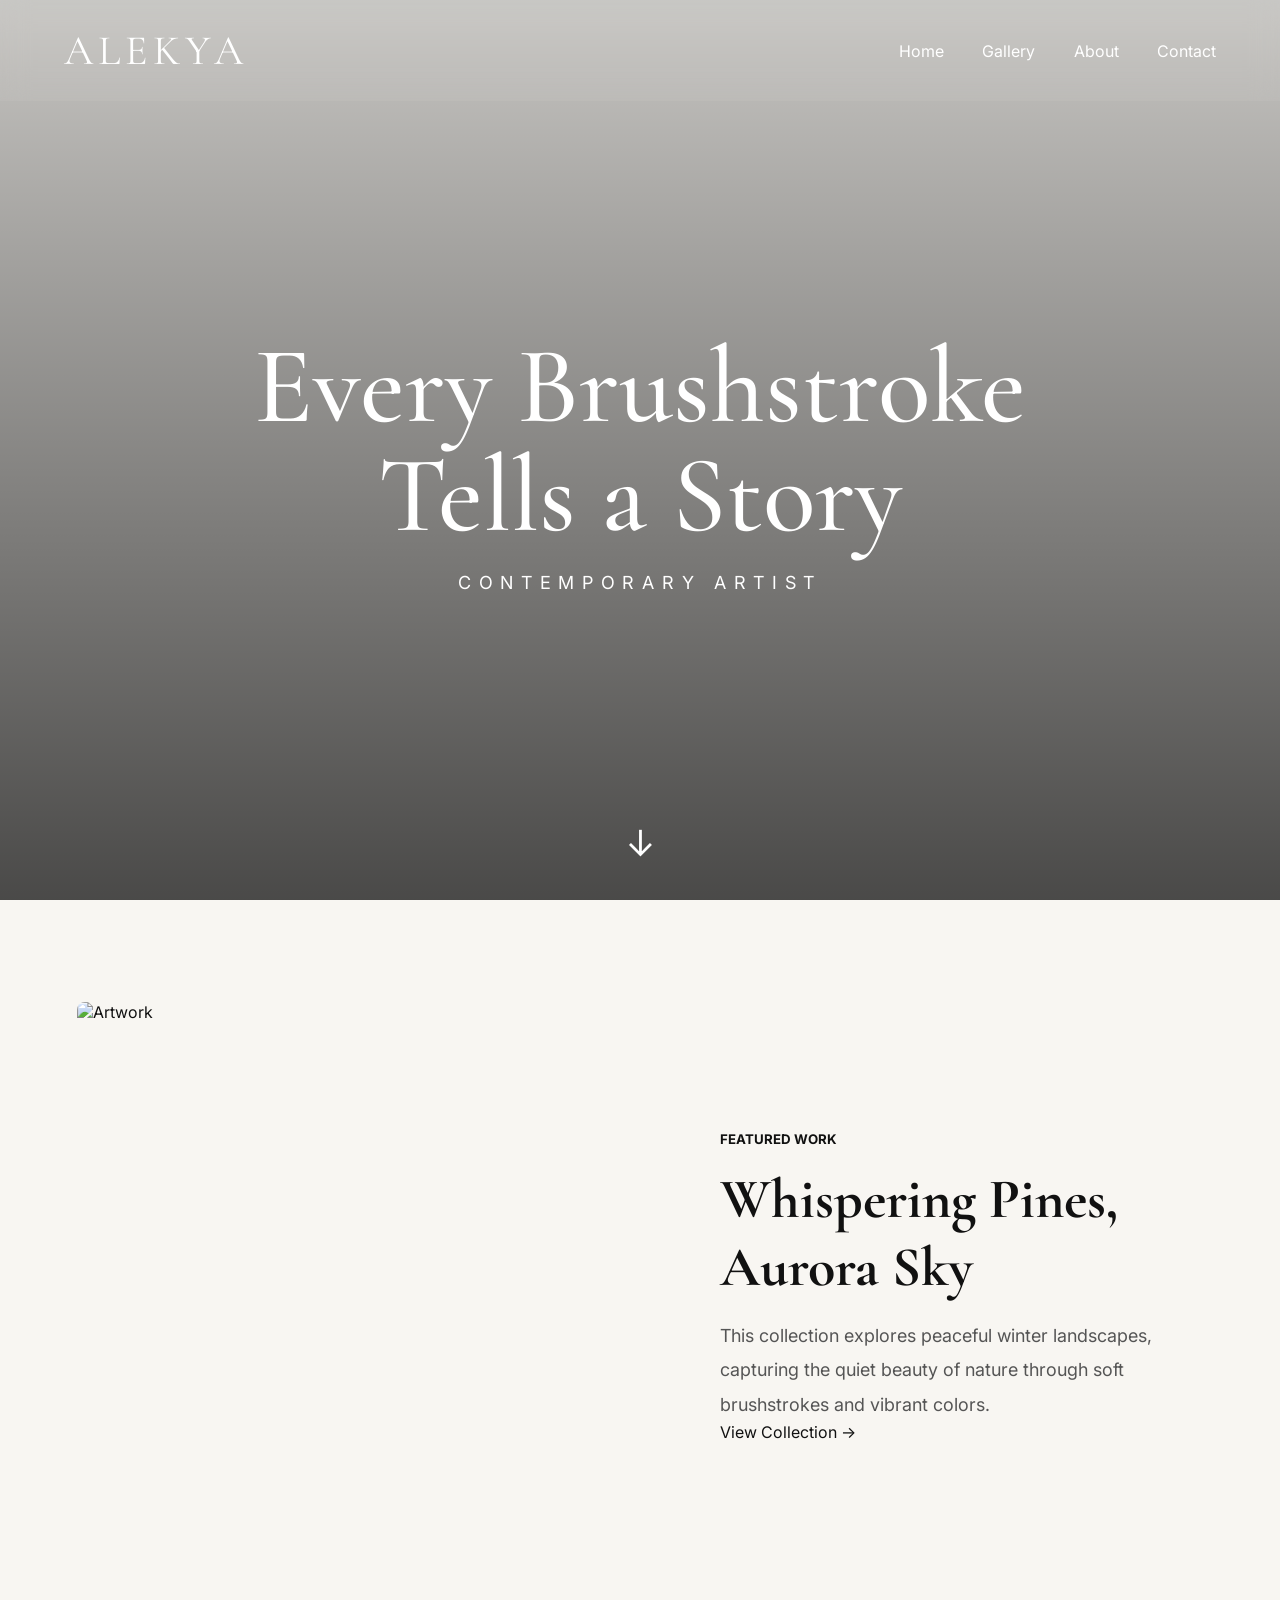
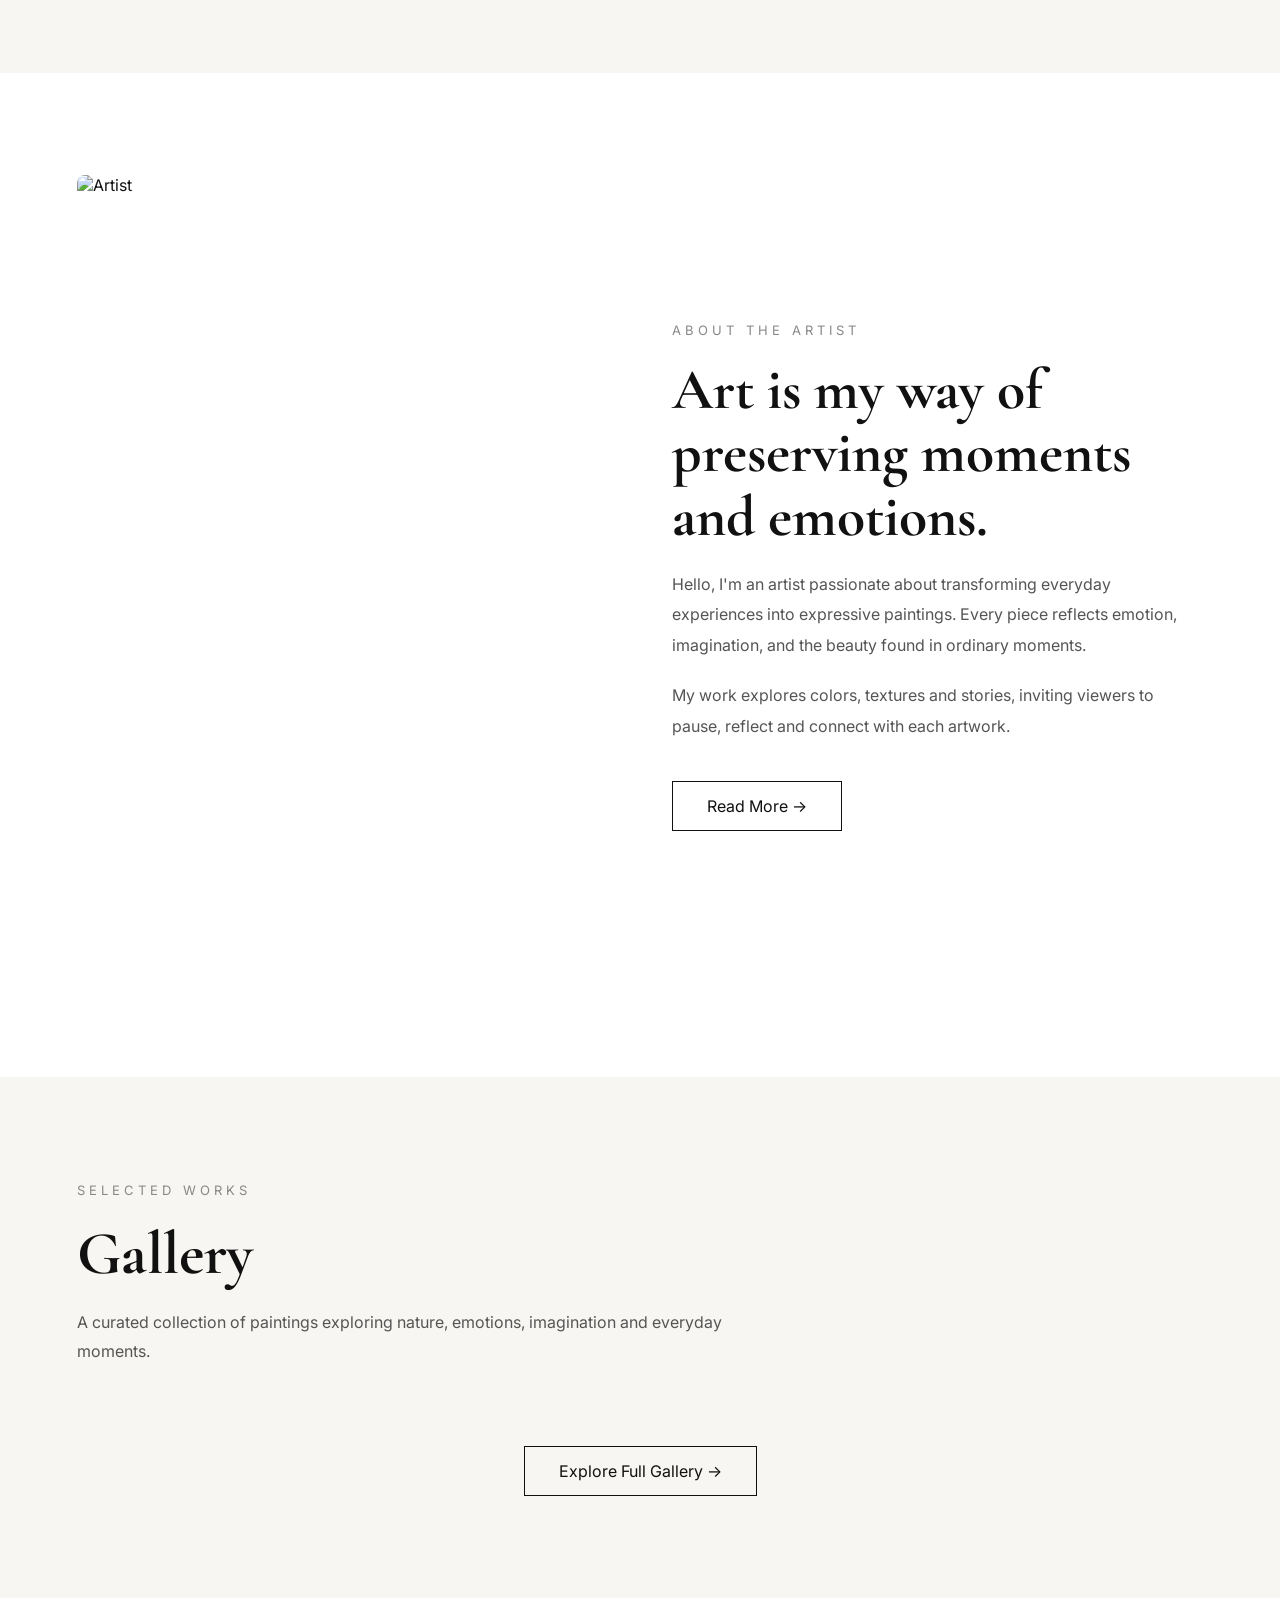
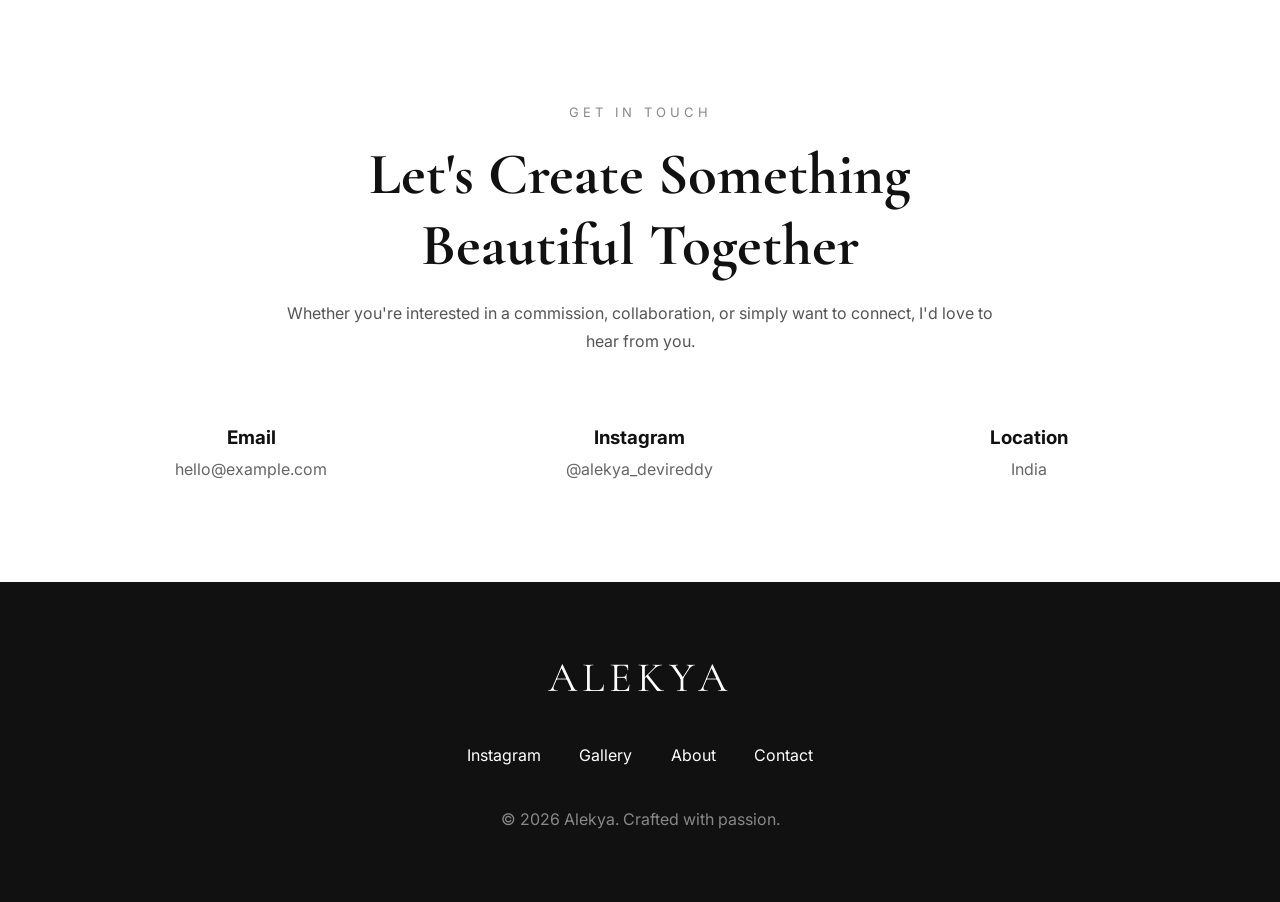
==== index.html @ de4b8f7d "Refresh cached styles and scripts for responsive layouts" ====
<!DOCTYPE html>
<html lang="en">

<head>

<meta charset="UTF-8">
<meta name="viewport" content="width=device-width, initial-scale=1.0, viewport-fit=cover">

<title>Alekya — Contemporary Artist</title>
<meta name="description" content="Alekya is a contemporary artist working in oil, acrylic, watercolor and mixed media, exploring nature, emotion and everyday moments.">
<meta property="og:title" content="Alekya — Contemporary Artist">
<meta property="og:description" content="Original paintings exploring nature, emotion and everyday moments.">
<meta property="og:type" content="website">
<meta property="og:image" content="pics/any.jpg">
<link rel="icon" href="favicon.svg" type="image/svg+xml">

<link rel="stylesheet" href="css/style.css?v=9147c008e146">

<link rel="preconnect" href="https://fonts.googleapis.com">
<link rel="preconnect" href="https://fonts.gstatic.com" crossorigin>

<link href="https://fonts.googleapis.com/css2?family=Inter:wght@300;400;500;600&family=Cormorant+Garamond:wght@400;500;600;700&display=swap" rel="stylesheet">

</head>

<body>

<div id="progress-bar"></div>
<header>

<div class="logo">

ALEKYA

</div>

<button type="button" class="nav-toggle" aria-controls="site-nav" aria-label="Toggle menu" aria-expanded="false">
<span></span><span></span><span></span>
</button>

<nav id="site-nav">

<a href="index.html">Home</a>
<a href="gallery.html">Gallery</a>
<a href="about.html">About</a>
<a href="contact.html">Contact</a>

</nav>

</header>

<section class="hero">

<div class="overlay"></div>

<div class="hero-text">

<h1>

Every Brushstroke
<br>
Tells a Story

</h1>

<p>

CONTEMPORARY ARTIST

</p>

</div>

<div class="scroll">

↓

</div>

</section>

<section class="featured">

<div class="featured-left">

<img src="images/art1.jpg" width="1600" height="1569" alt="Artwork">

</div>

<div class="featured-right">

<h5>FEATURED WORK</h5>

<h2>Whispering Pines, Aurora Sky</h2>

<p>

This collection explores peaceful winter landscapes,
capturing the quiet beauty of nature through soft
brushstrokes and vibrant colors.

</p>

<a href="gallery.html">

View Collection →

</a>

</div>

</section>

<section class="about">

    <div class="about-image">

        <img src="images/profile.jpg" width="815" height="1226" alt="Artist">

    </div>

    <div class="about-content">

        <span>ABOUT THE ARTIST</span>

        <h2>
            Art is my way of
            preserving moments
            and emotions.
        </h2>

        <p>

            Hello, I'm an artist passionate about transforming
            everyday experiences into expressive paintings.
            Every piece reflects emotion, imagination,
            and the beauty found in ordinary moments.

        </p>

        <p>

            My work explores colors, textures and stories,
            inviting viewers to pause, reflect and connect
            with each artwork.

        </p>

        <a href="about.html" class="about-btn">

            Read More →

        </a>

    </div>

</section>

<section class="gallery-preview">

    <div class="gallery-header">

        <span>SELECTED WORKS</span>

        <h2>Gallery</h2>

        <p>
            A curated collection of paintings exploring nature,
            emotions, imagination and everyday moments.
        </p>

    </div>



    <div class="gallery-button">

        <a href="./gallery.html">Explore Full Gallery →</a>

    </div>

</section>

<section class="contact">

    <div class="contact-title">

        <span>GET IN TOUCH</span>

        <h2>Let's Create Something Beautiful Together</h2>

        <p>

            Whether you're interested in a commission,
            collaboration, or simply want to connect,
            I'd love to hear from you.

        </p>

    </div>

    <div class="contact-grid">

        <div>

            <h3>Email</h3>

            <p>hello@example.com</p>

        </div>

        <div>

            <h3>Instagram</h3>

            <p>@alekya_devireddy</p>

        </div>

        <div>

            <h3>Location</h3>

            <p>India</p>

        </div>

    </div>

</section>

<footer>

    <div class="footer-logo">

        ALEKYA

    </div>

    <div class="footer-links">

        <a href="https://www.instagram.com/alekya_devireddy?igsh=eXptM24zYmY5MTI=" target="_blank" rel="noopener">Instagram</a>

        <a href="gallery.html">Gallery</a>

        <a href="about.html">About</a>

        <a href="contact.html">Contact</a>

    </div>

    <p>

        © 2026 Alekya.
        Crafted with passion.

    </p>

</footer>

<script src="js/script.js?v=9c91d0d08d55"></script>

</body>

</html>
---- css/style.css ----
/* ========= GLOBAL ========= */
*{margin:0;padding:0;box-sizing:border-box}
html{scroll-behavior:smooth;scroll-padding-top:100px}
:root{
--page-gutter:clamp(20px,6vw,96px);
--content-gutter:max(var(--page-gutter),env(safe-area-inset-left),env(safe-area-inset-right),calc((100% - 1440px)/2));
--section-space:clamp(56px,8vw,120px);
--header-gutter:max(clamp(20px,5vw,70px),env(safe-area-inset-left),env(safe-area-inset-right));
}
button,input,textarea{font:inherit}
button,a,input,textarea{-webkit-tap-highlight-color:transparent}
a:focus-visible,button:focus-visible{outline:2px solid currentColor;outline-offset:5px}
section>div,.contact-grid>div,.highlights .card{min-width:0}
h1,h2,h3,p{overflow-wrap:break-word}
body{
font-family:"Inter",sans-serif;
background:#f8f6f2;
color:#111;

}
img{max-width:100%;height:auto;display:block}
a{text-decoration:none;color:inherit}

/* ========= PROGRESS BAR ========= */
#progress-bar{
position:fixed;
top:0;left:0;
height:3px;
width:0%;
background:#111;
z-index:2000;
transition:.1s linear;
}

/* ========= HEADER ========= */
header{
position:fixed;
top:0;left:0;
width:100%;
display:flex;
justify-content:space-between;
align-items:center;
padding:25px var(--header-gutter);
padding-top:max(25px,env(safe-area-inset-top));
z-index:1000;
background:rgba(255,255,255,.05);
backdrop-filter:blur(14px);
transition:.4s;
}
header.scrolled{
background:rgba(20,20,20,.82);
padding:18px var(--header-gutter);
padding-top:max(18px,env(safe-area-inset-top));
}
.inner-page header{background:rgba(20,20,20,.94)}
.logo{
font-family:"Cormorant Garamond",serif;
font-size:42px;
letter-spacing:5px;
color:#fff;
}
nav{display:flex;align-items:center;gap:clamp(20px,3vw,42px)}
nav a{
color:#fff;
font-size:16px;
min-height:44px;
display:flex;
align-items:center;
transition:.3s;
}
nav a:hover{opacity:.7}

/* ========= HERO ========= */
.hero{
min-height:100vh;
min-height:100svh;
padding:120px 0 90px;
position:relative;
background:url("../pics/any.jpg") center/cover no-repeat;
display:flex;
justify-content:center;
align-items:center;

}
.overlay{
position:absolute;
inset:0;
background:linear-gradient(to top,rgba(0,0,0,.7),rgba(0,0,0,.2));
}
.hero-text{
position:relative;
z-index:2;
text-align:center;
color:#fff;
padding:20px;
}
.hero-text h1{
font-family:"Cormorant Garamond",serif;
font-size:clamp(2.25rem,8.5vw,8rem);
font-weight:500;
line-height:1;
}
.hero-text p{
margin-top:20px;
letter-spacing:clamp(2px,.6vw,8px);
font-size:clamp(14px,1.5vw,18px);
line-height:1.6;
}
.scroll{
position:absolute;
bottom:35px;
left:50%;
transform:translateX(-50%);
color:#fff;
font-size:36px;
animation:bounce 2s infinite;
z-index:2;
}
@keyframes bounce{
50%{transform:translate(-50%,10px)}
}

/* ========= COMMON ========= */
.btn,
.gallery-button a,
.about-btn{
display:inline-block;
padding:14px clamp(20px,3vw,34px);
min-height:44px;
max-width:100%;
border:1px solid #111;
transition:.35s;
margin-top:20px;
}
.btn:hover,
.gallery-button a:hover,
.about-btn:hover{
background:#111;
color:#fff;
transform:translateY(-3px);
}

/* ========= FEATURED ========= */
.featured{
display:grid;
grid-template-columns:minmax(0,1.2fr) minmax(0,1fr);
gap:clamp(32px,5vw,80px);
padding:var(--section-space) var(--content-gutter);
align-items:center;
background:#f8f6f2;
}
.featured img{
border-radius:8px;
transition:.5s;
}
.featured img:hover{transform:scale(1.03)}
.featured-right span{
letter-spacing:4px;
font-size:13px;
color:#777;
}
.featured-right h2{
font-family:"Cormorant Garamond",serif;
font-size:clamp(32px,4.5vw,56px);
margin:18px 0;
}
.featured-right p{
line-height:1.9;
color:#555;
font-size:clamp(16px,1.5vw,18px);
}

/* ========= ABOUT (homepage section) ========= */
.about{
display:grid;
grid-template-columns:repeat(2,minmax(0,1fr));
gap:clamp(32px,5vw,80px);
padding:var(--section-space) var(--content-gutter);
align-items:center;
background:#fff;
}
.about img{
border-radius:8px;
transition:.5s;
}
.about img:hover{transform:scale(1.03)}
.about-content span{
letter-spacing:4px;
font-size:13px;
color:#888;
}
.about-content h2{
font-family:"Cormorant Garamond",serif;
font-size:clamp(32px,4.5vw,58px);
margin:20px 0;
line-height:1.1;
}
.about-content p{
line-height:1.9;
color:#555;
margin-bottom:20px;
}

/* ========= GALLERY PREVIEW (homepage section) ========= */
.gallery-preview{
padding:var(--section-space) var(--content-gutter);
background:#f8f6f2;
}
.gallery-header{
max-width:650px;
margin-bottom:60px;
}
.gallery-header span{
letter-spacing:4px;
font-size:13px;
color:#888;
}
.gallery-header h2{
font-family:"Cormorant Garamond",serif;
font-size:clamp(32px,4.75vw,62px);
margin:18px 0;
}
.gallery-header p{
line-height:1.8;
color:#555;
}
.gallery-grid{
display:grid;
grid-template-columns:repeat(3,minmax(0,1fr));
gap:22px;
}
.item{
overflow:hidden;
border-radius:8px;
position:relative;
}
.item img{
width:100%;
height:100%;
object-fit:cover;
transition:.6s;
}
.item:hover img{
transform:scale(1.08);
}
.item::after{
content:"View";
position:absolute;
inset:0;
display:flex;
justify-content:center;
align-items:center;
background:rgba(0,0,0,.35);
color:#fff;
opacity:0;
transition:.4s;
letter-spacing:3px;
}
.item:hover::after{
opacity:1;
}
.large{grid-row:span 2}
.wide{grid-column:span 2}
.gallery-button{
text-align:center;
margin-top:60px;
}

/* ========= CONTACT (homepage section) ========= */
.contact{
padding:var(--section-space) var(--content-gutter);
background:#fff;
text-align:center;
}
.contact-title{
max-width:720px;
margin:auto;
}
.contact-title span{
letter-spacing:4px;
font-size:13px;
color:#888;
}
.contact-title h2{
font-family:"Cormorant Garamond",serif;
font-size:clamp(32px,4.6vw,60px);
margin:18px 0;
}
.contact-title p{
color:#555;
line-height:1.8;
}
.contact-grid{
display:grid;
grid-template-columns:repeat(3,minmax(0,1fr));
gap:40px;
margin-top:70px;
}
.contact-grid h3{margin-bottom:10px}
.contact-grid p{color:#666;overflow-wrap:anywhere}

/* ========= FOOTER ========= */
footer{
background:#111;
color:#fff;
padding:clamp(48px,6vw,70px) var(--content-gutter);
text-align:center;
}
.footer-logo{
font-family:"Cormorant Garamond",serif;
font-size:42px;
letter-spacing:5px;
margin-bottom:30px;
}
.footer-links{
display:flex;
justify-content:center;
gap:clamp(12px,3vw,40px);
flex-wrap:wrap;
margin-bottom:30px;
}
.footer-links a{min-height:44px;display:inline-flex;align-items:center}
footer p{color:#888;line-height:1.6}

/* ========= SCROLL-IN ANIMATIONS ========= */
.hidden{
opacity:0;
transform:translateY(60px);
transition:1s;
}
.show{
opacity:1;
transform:translateY(0);
}

/* ========= GALLERY PAGE ========= */
.page-hero,
.gallery-hero{
padding:clamp(130px,14vw,180px) var(--content-gutter) clamp(40px,5vw,70px);
text-align:center;
}
.page-hero h1,
.gallery-hero h1{
font-family:"Cormorant Garamond",serif;
font-size:clamp(44px,8.5vw,110px);
font-weight:500;
margin-bottom:15px;
}
.page-hero p,
.gallery-hero p{
max-width:650px;
margin:auto;
font-size:clamp(16px,1.5vw,19px);
line-height:1.8;
color:#666;
}

.gallery-filter{
display:flex;
justify-content:center;
gap:clamp(8px,1.5vw,20px);
margin:0 0 clamp(32px,5vw,60px);
padding:0 var(--content-gutter);
flex-wrap:wrap;
}
.gallery-filter button{
padding:12px clamp(16px,2vw,26px);
min-height:44px;
background:white;
border:1px solid #ddd;
border-radius:30px;
cursor:pointer;
transition:.3s;
font-size:15px;
}
.gallery-filter button:hover{
background:#111;
color:white;
}
.gallery-filter .active{
background:#111;
color:white;
}

#gallery-grid{
columns:3;
column-gap:clamp(20px,3vw,35px);
padding:0 var(--content-gutter) var(--section-space);
}

.art-card{
display:inline-block;
width:100%;
margin-bottom:clamp(20px,3vw,35px);
position:relative;
overflow:hidden;
border-radius:18px;
cursor:pointer;
break-inside:avoid;
background:white;
transition:.4s;
animation:fadeUp .8s ease both;
}
@keyframes fadeUp{
from{
opacity:0;
transform:translateY(50px);
}
to{
opacity:1;
transform:translateY(0);
}
}
.art-card:hover{
transform:translateY(-8px);
box-shadow:0 20px 45px rgba(0,0,0,.15);
}
.art-card img{
width:100%;
display:block;
transition:.6s;
}
.art-card:hover img{
transform:scale(1.08);
}
.art-info{
position:absolute;
left:0;
bottom:0;
width:100%;
padding:clamp(20px,3vw,35px);
background:linear-gradient(to top,
    rgba(0,0,0,.85),
    rgba(0,0,0,.05));
color:white;
opacity:0;
transition:.45s;
}
.art-card:hover .art-info,
.art-card:focus-within .art-info{
opacity:1;
}
.art-info h3{
font-family:"Cormorant Garamond",serif;
font-size:clamp(24px,2.5vw,36px);
line-height:1.15;
margin-bottom:10px;
font-weight:500;
}
.art-info span{
font-size:12px;
text-transform:uppercase;
letter-spacing:3px;
color:#999;
}
.art-info p{
font-size:16px;
opacity:.9;
line-height:1.7;
}
.view-btn{
display:inline-block;
margin-top:18px;
color:inherit;
font-size:15px;
letter-spacing:1px;
background:none;
border:none;
padding:8px 0;
min-height:44px;
cursor:pointer;
}

/* ========= LIGHTBOX ========= */
#lightbox{
display:none;
position:fixed;
inset:0;
z-index:3000;
background:rgba(0,0,0,.92);
grid-template-columns:44px minmax(0,1fr) 44px;
gap:clamp(8px,2vw,24px);
align-items:center;
padding:72px max(clamp(12px,3vw,40px),env(safe-area-inset-left),env(safe-area-inset-right)) max(24px,env(safe-area-inset-bottom));
padding-top:max(72px,calc(env(safe-area-inset-top) + 56px));
overflow-y:auto;
overscroll-behavior:contain;
}
.lightbox-view{
min-width:0;
display:flex;
flex-direction:column;
align-items:center;
justify-content:center;
gap:18px;
}
#lightbox img{
max-width:100%;
max-height:calc(100vh - 220px);
max-height:calc(100svh - 220px);
width:auto;
height:auto;
object-fit:contain;
border-radius:6px;
box-shadow:0 20px 60px rgba(0,0,0,.5);
}
#close,#prev,#next{
width:44px;
height:44px;
background:rgba(255,255,255,.08);
border:none;
border-radius:50%;
color:white;
cursor:pointer;
line-height:1;
display:flex;
align-items:center;
justify-content:center;
transition:.3s;
}
#close{
position:absolute;
top:max(16px,env(safe-area-inset-top));
right:max(16px,env(safe-area-inset-right));
font-size:34px;
}
#prev,#next{font-size:28px}
#close:hover,#prev:hover,#next:hover{background:rgba(255,255,255,.2)}
.lightbox-info{
text-align:center;
color:white;
width:100%;
max-width:60ch;
overflow-wrap:anywhere;
}
.lightbox-info h2{
font-family:"Cormorant Garamond",serif;
font-size:clamp(22px,3vw,42px);
line-height:1.15;
font-weight:500;
margin-bottom:8px;
}
.lightbox-info p{font-size:clamp(14px,1.5vw,17px);line-height:1.6;opacity:.85}

/* ========= MOBILE NAV TOGGLE ========= */
.nav-toggle{
display:none;
flex-direction:column;
justify-content:center;
align-items:center;
gap:5px;
width:44px;
height:44px;
flex-shrink:0;
background:none;
border:none;
cursor:pointer;
padding:10px;
z-index:1001;
color:#fff;
}
.nav-toggle span{display:block;width:24px;height:2px;background:currentColor;transition:.3s}
header.nav-open .nav-toggle span:nth-child(1){transform:translateY(7px) rotate(45deg)}
header.nav-open .nav-toggle span:nth-child(2){opacity:0}
header.nav-open .nav-toggle span:nth-child(3){transform:translateY(-7px) rotate(-45deg)}

/* ========= ABOUT PAGE ========= */
.story{
display:grid;
grid-template-columns:repeat(2,minmax(0,1fr));
gap:clamp(32px,5vw,80px);
padding:20px var(--content-gutter) var(--section-space);
align-items:center;
background:#fff;
}
.story img{
border-radius:8px;
transition:.5s;
}
.story img:hover{transform:scale(1.03)}
.story-content span{
letter-spacing:4px;
font-size:13px;
color:#888;
}
.story-content h2{
font-family:"Cormorant Garamond",serif;
font-size:clamp(32px,3.6vw,48px);
margin:18px 0;
line-height:1.15;
}
.story-content p{
line-height:1.9;
color:#555;
margin-bottom:18px;
}

.highlights{
padding:0 var(--content-gutter) var(--section-space);
background:#fff;
display:grid;
grid-template-columns:repeat(3,minmax(0,1fr));
gap:40px;
}
.highlights .card{
padding:clamp(24px,3vw,44px) clamp(20px,2.5vw,32px);
background:#f8f6f2;
border-radius:10px;
text-align:center;
}
.highlights .card span{
font-size:12px;
letter-spacing:3px;
color:#999;
}
.highlights .card h3{
font-family:"Cormorant Garamond",serif;
font-size:30px;
margin:14px 0 12px;
}
.highlights .card p{
color:#555;
line-height:1.75;
font-size:15px;
}

.studio{
padding:0 var(--content-gutter) var(--section-space);
background:#fff;
text-align:center;
}
.studio-header{
max-width:600px;
margin:0 auto 50px;
}
.studio-header span{
letter-spacing:4px;
font-size:13px;
color:#888;
}
.studio-header h2{
font-family:"Cormorant Garamond",serif;
font-size:clamp(32px,4vw,52px);
margin:16px 0 0;
}
.studio-grid{
display:grid;
grid-template-columns:repeat(2,minmax(0,1fr));
gap:30px;
}
.studio-grid>img:only-child{grid-column:1/-1;max-width:900px;justify-self:center}
.studio-grid img{
width:100%;
height:clamp(240px,36vw,420px);
object-fit:cover;
border-radius:10px;
transition:.5s;
}
.studio-grid img:hover{transform:scale(1.02)}

.page-cta{
padding:var(--section-space) var(--content-gutter);
text-align:center;
background:#f8f6f2;
}
.page-cta h2{
font-family:"Cormorant Garamond",serif;
font-size:clamp(30px,3.8vw,46px);
margin-bottom:24px;
}

/* ========= CONTACT PAGE ========= */
.contact-page-grid{
display:grid;
grid-template-columns:repeat(2,minmax(0,1fr));
gap:clamp(32px,6vw,90px);
padding:20px var(--content-gutter) var(--section-space);
background:#fff;
align-items:start;
}
.contact-page-grid .contact-grid{
grid-template-columns:1fr;
gap:30px;
margin-top:10px;
}
.contact-form label{
display:block;
font-size:13px;
letter-spacing:2px;
color:#888;
margin-bottom:8px;
margin-top:22px;
}
.contact-form label:first-of-type{margin-top:0}
.contact-form input,
.contact-form textarea{
width:100%;
border:none;
border-bottom:1px solid #ddd;
background:transparent;
padding:12px 4px;
font-family:"Inter",sans-serif;
font-size:16px;
color:#111;
transition:.3s;
}
.contact-form input:focus,
.contact-form textarea:focus{
outline:none;
border-bottom-color:#111;
box-shadow:0 1px 0 0 #111;
}
.contact-form input:focus-visible,
.contact-form textarea:focus-visible{
outline:2px solid #111;
outline-offset:4px;
}
.contact-form textarea{resize:vertical;min-height:120px}
.contact-form button{
margin-top:32px;
font-family:"Inter",sans-serif;
font-size:15px;
background:#111;
color:#fff;
cursor:pointer;
}
.contact-form button:hover{
background:#333;
transform:translateY(-3px);
}
.form-note{
margin-top:16px;
font-size:13px;
color:#888;
line-height:1.6;
}
.form-status{
margin-top:16px;
font-size:14px;
display:none;
}
.form-status.show{display:block}

/* ========= 404 PAGE ========= */
.error-page{
min-height:100vh;
display:flex;
flex-direction:column;
align-items:center;
justify-content:center;
text-align:center;
padding:140px var(--content-gutter) var(--section-space);
}
.error-page span{
font-family:"Cormorant Garamond",serif;
font-size:140px;
line-height:1;
color:#111;
}
.error-page h1{
font-family:"Cormorant Garamond",serif;
font-size:40px;
margin:10px 0 16px;
}
.error-page p{
color:#666;
max-width:480px;
margin-bottom:10px;
line-height:1.8;
}

/* ========= RESPONSIVE LAYOUT ========= */
@media(max-width:1100px){
#gallery-grid{columns:2}
.highlights{gap:24px}
}

@media(max-width:900px){
header,header.scrolled{
padding:12px var(--header-gutter);
padding-top:max(12px,env(safe-area-inset-top));
background:rgba(20,20,20,.94);
}
.logo{font-size:30px;letter-spacing:4px}
.nav-toggle{display:flex}
header nav{
position:absolute;
top:100%;
left:0;
width:100%;
flex-direction:column;
align-items:stretch;
gap:0;
background:rgba(15,15,15,.98);
max-height:0;
overflow:hidden;
visibility:hidden;
pointer-events:none;
transition:max-height .3s ease,visibility .3s;
}
header.nav-open nav{
max-height:calc(100vh - 80px);
max-height:calc(100dvh - 80px - env(safe-area-inset-top));
overflow-y:auto;
overscroll-behavior:contain;
visibility:visible;
pointer-events:auto;
}
nav a{padding:16px var(--header-gutter);border-top:1px solid rgba(255,255,255,.08)}
.featured,.about,.story,.contact-page-grid{grid-template-columns:minmax(0,1fr);gap:36px}
.featured img,.about img,.story img{width:100%;max-width:700px;margin-inline:auto}
.featured-right,.about-content{text-align:center}
.highlights{grid-template-columns:minmax(0,1fr)}
.contact-page-grid{gap:40px}
.contact-page-grid .contact-grid{text-align:left}
}

@media(max-width:600px){
.hero-text{padding:20px var(--content-gutter)}
.hero-text h1{font-size:clamp(36px,9vw,54px);line-height:1.05}
.hero-text p{letter-spacing:2px}
.gallery-grid{grid-template-columns:minmax(0,1fr)}
.wide{grid-column:span 1}
#gallery-grid{columns:1}
.contact-grid,.studio-grid{grid-template-columns:minmax(0,1fr);gap:28px}
.contact-grid{margin-top:40px}
.gallery-header{margin-bottom:32px}
.gallery-button{margin-top:32px}
.footer-links{gap:8px 24px}
.error-page span{font-size:90px}
.error-page h1{font-size:32px}
#lightbox{grid-template-columns:minmax(0,1fr) 44px 44px;gap:12px;align-content:center}
.lightbox-view{grid-column:1/-1;grid-row:1}
#prev{grid-column:2;grid-row:2}
#next{grid-column:3;grid-row:2}
#lightbox img{max-height:calc(100vh - 260px);max-height:calc(100svh - 260px)}
}

/* Touch screens expose the captions without relying on a hover gesture. */
@media(hover:none),(pointer:coarse),(max-width:600px){
.art-info{position:static;opacity:1;background:none;color:#111;padding:18px 20px}
.art-info h3{font-size:26px}
.art-info p{font-size:15px;color:#555}
.art-card:hover,.art-card:hover img{transform:none}
}

@media(max-height:500px) and (min-width:601px){
#lightbox{padding-top:60px;padding-bottom:16px}
#lightbox img{max-height:calc(100vh - 160px);max-height:calc(100svh - 160px)}
.lightbox-view{gap:10px}
.lightbox-info h2{font-size:22px}
.lightbox-info p{font-size:14px}
}

/* ========= REDUCED MOTION ========= */
@media(prefers-reduced-motion:reduce){
*,*::before,*::after{
animation-duration:.001ms!important;
animation-iteration-count:1!important;
transition-duration:.001ms!important;
scroll-behavior:auto!important;
}
.hidden{opacity:1;transform:none}
}
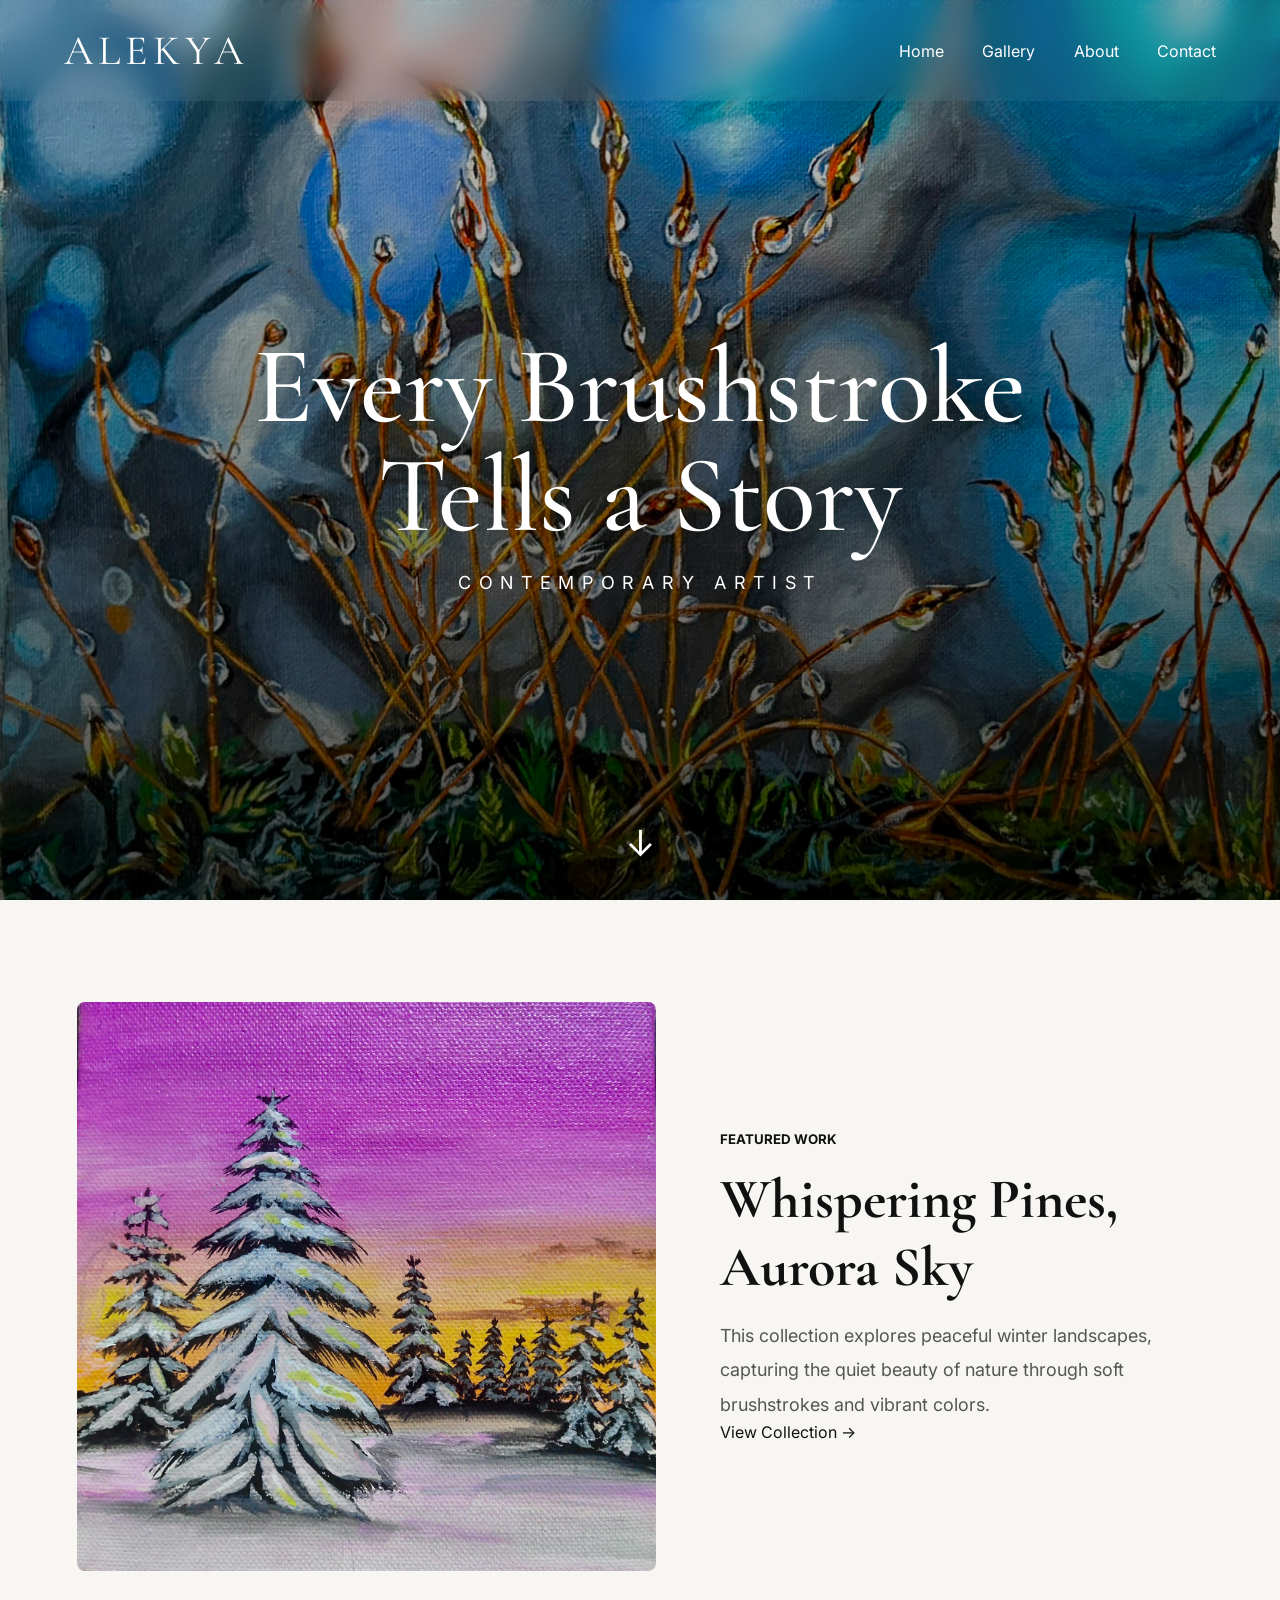
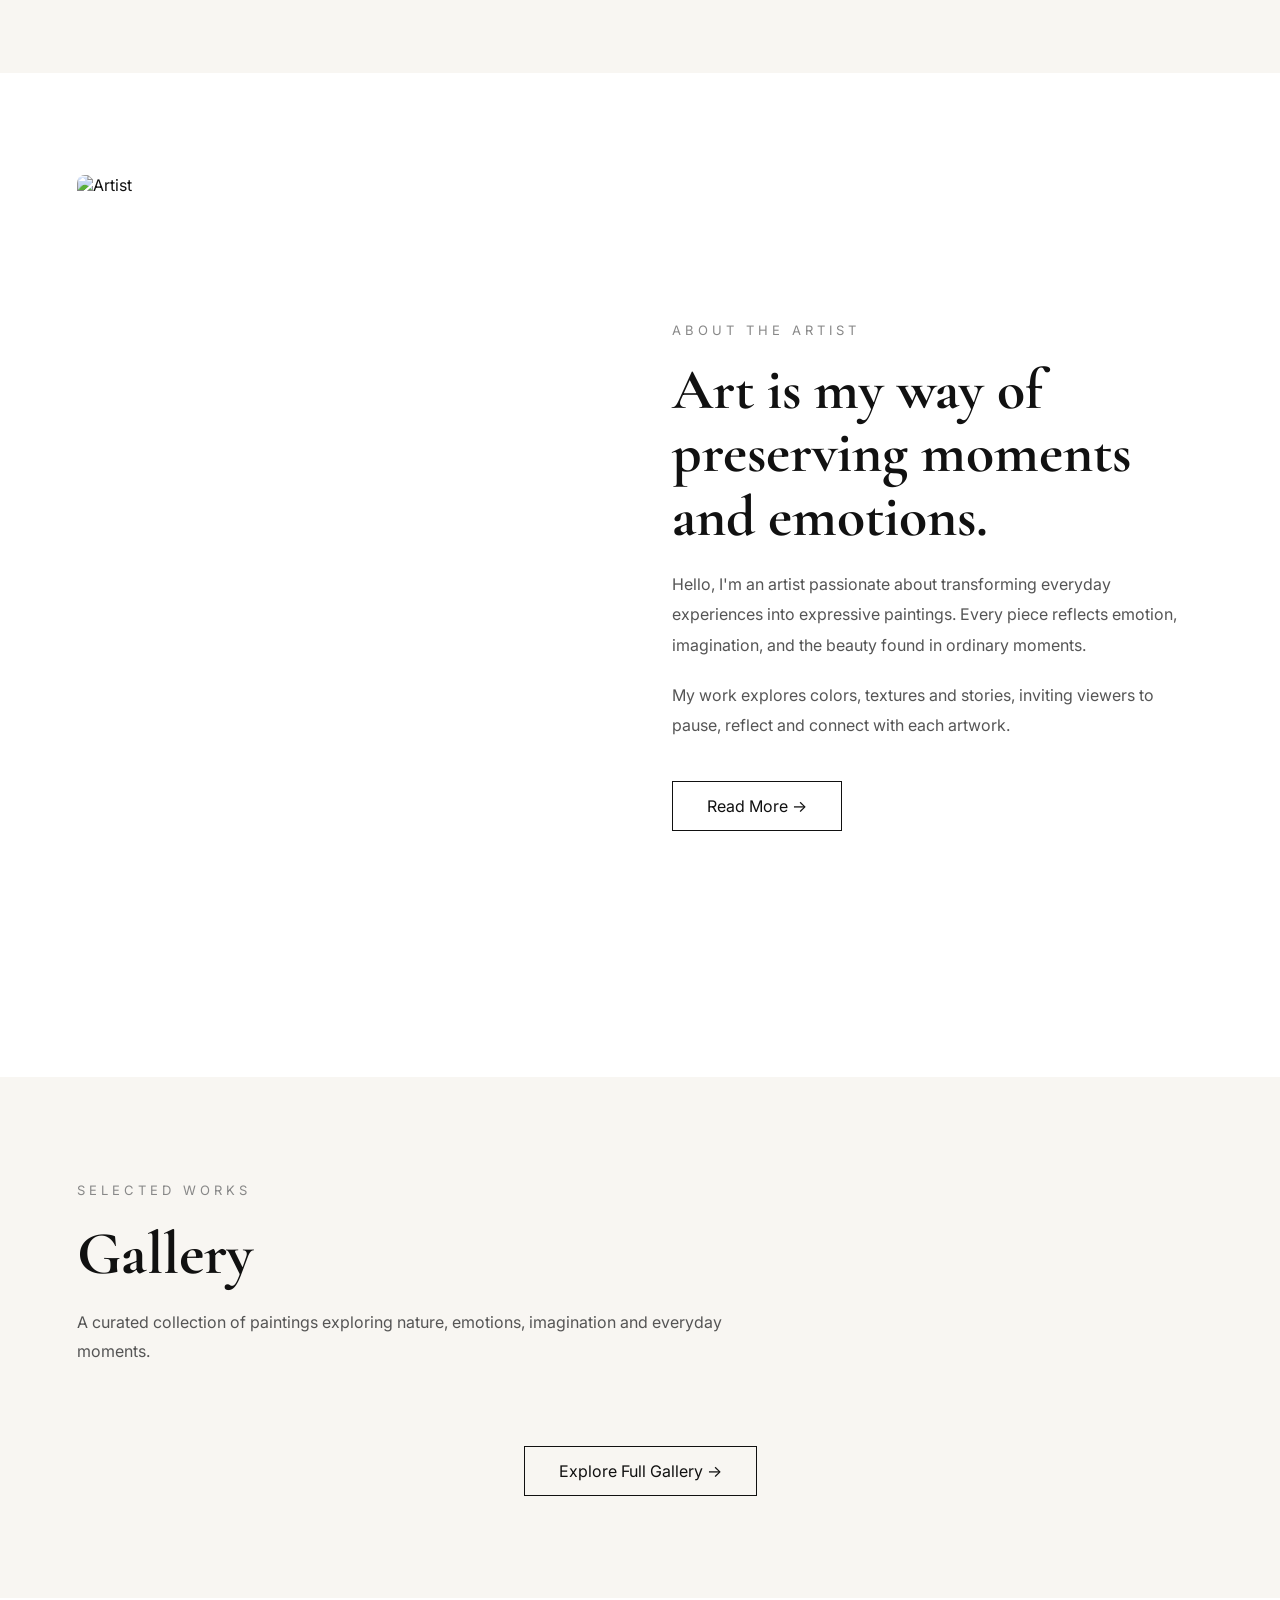
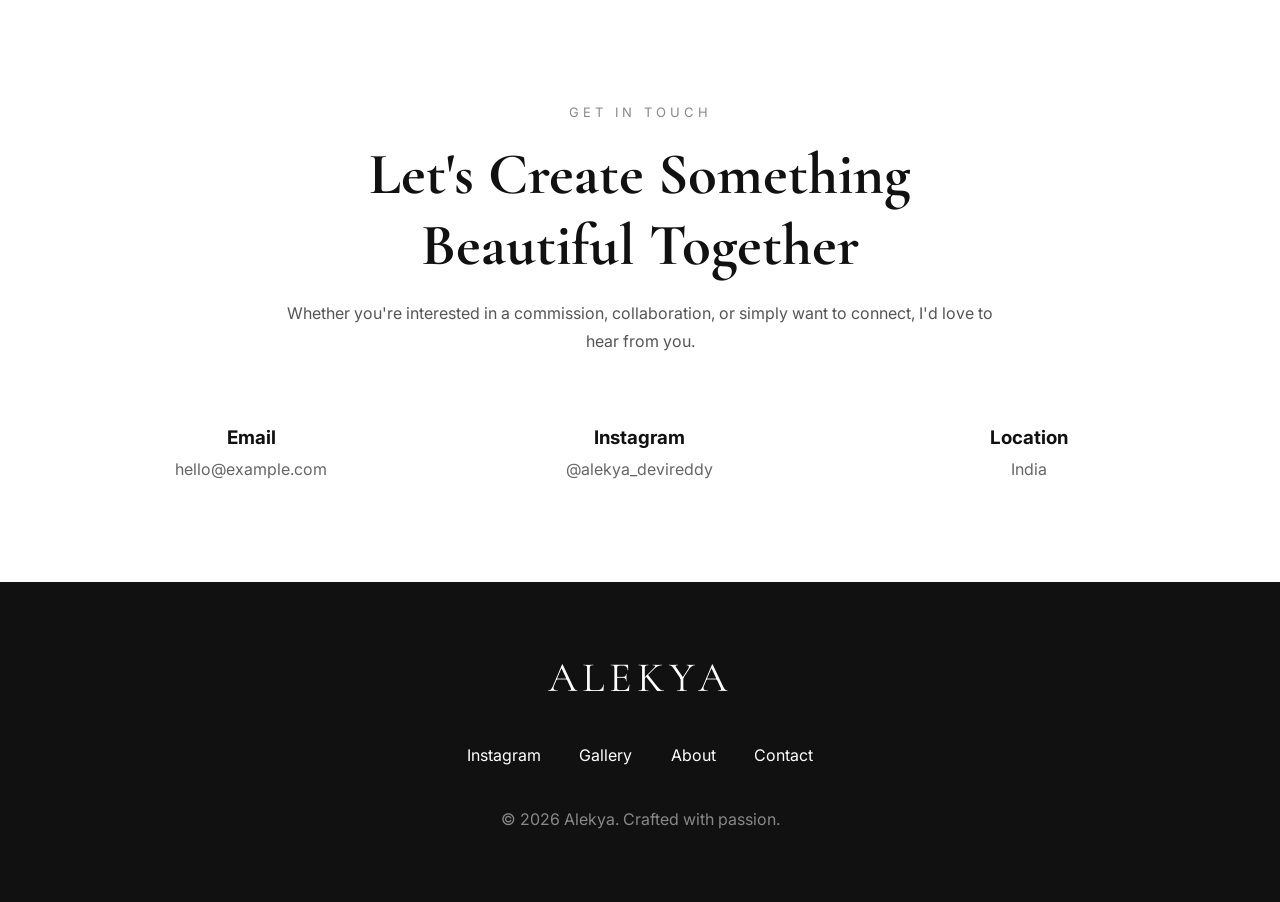
==== commit fb408405: "Clean and straighten artwork photos with a polished gallery presentation" ====
--- a/index.html
+++ b/index.html
@@ -11,10 +11,10 @@
 <meta property="og:title" content="Alekya — Contemporary Artist">
 <meta property="og:description" content="Original paintings exploring nature, emotion and everyday moments.">
 <meta property="og:type" content="website">
-<meta property="og:image" content="pics/any.jpg">
+<meta property="og:image" content="images/clean/any.jpg">
 <link rel="icon" href="favicon.svg" type="image/svg+xml">
 
-<link rel="stylesheet" href="css/style.css?v=9147c008e146">
+<link rel="stylesheet" href="css/style.css?v=c9de9740a5f9">
 
 <link rel="preconnect" href="https://fonts.googleapis.com">
 <link rel="preconnect" href="https://fonts.gstatic.com" crossorigin>
@@ -83,7 +83,7 @@
 
 <div class="featured-left">
 
-<img src="images/art1.jpg" width="1600" height="1569" alt="Artwork">
+<img src="images/clean/art05.jpg" width="1589" height="1558" alt="Whispering Pines, Aurora Sky">
 
 </div>
 
--- a/css/style.css
+++ b/css/style.css
@@ -76,7 +76,7 @@
 min-height:100svh;
 padding:120px 0 90px;
 position:relative;
-background:url("../pics/any.jpg") center/cover no-repeat;
+background:url("../images/clean/any.jpg") center/cover no-repeat;
 display:flex;
 justify-content:center;
 align-items:center;
@@ -236,8 +236,8 @@
 }
 .item img{
 width:100%;
-height:100%;
-object-fit:cover;
+height:auto;
+object-fit:contain;
 transition:.6s;
 }
 .item:hover img{
@@ -394,11 +394,13 @@
 margin-bottom:clamp(20px,3vw,35px);
 position:relative;
 overflow:hidden;
-border-radius:18px;
+border-radius:4px;
+border:1px solid #e5e0d8;
+padding:clamp(12px,1.2vw,18px);
 cursor:pointer;
 break-inside:avoid;
 background:white;
-transition:.4s;
+transition:transform .3s,box-shadow .3s;
 animation:fadeUp .8s ease both;
 }
 @keyframes fadeUp{
@@ -412,37 +414,24 @@
 }
 }
 .art-card:hover{
-transform:translateY(-8px);
-box-shadow:0 20px 45px rgba(0,0,0,.15);
+transform:translateY(-4px);
+box-shadow:0 14px 35px rgba(0,0,0,.1);
 }
 .art-card img{
 width:100%;
+height:auto;
+object-fit:contain;
 display:block;
-transition:.6s;
-}
-.art-card:hover img{
-transform:scale(1.08);
 }
 .art-info{
-position:absolute;
-left:0;
-bottom:0;
+position:static;
 width:100%;
-padding:clamp(20px,3vw,35px);
-background:linear-gradient(to top,
-    rgba(0,0,0,.85),
-    rgba(0,0,0,.05));
-color:white;
-opacity:0;
-transition:.45s;
-}
-.art-card:hover .art-info,
-.art-card:focus-within .art-info{
-opacity:1;
+padding:22px 8px 8px;
+color:#111;
 }
 .art-info h3{
 font-family:"Cormorant Garamond",serif;
-font-size:clamp(24px,2.5vw,36px);
+font-size:clamp(24px,2.3vw,32px);
 line-height:1.15;
 margin-bottom:10px;
 font-weight:500;
@@ -454,8 +443,8 @@
 color:#999;
 }
 .art-info p{
-font-size:16px;
-opacity:.9;
+font-size:15px;
+color:#555;
 line-height:1.7;
 }
 .view-btn{
@@ -651,8 +640,8 @@
 .studio-grid>img:only-child{grid-column:1/-1;max-width:900px;justify-self:center}
 .studio-grid img{
 width:100%;
-height:clamp(240px,36vw,420px);
-object-fit:cover;
+height:auto;
+object-fit:contain;
 border-radius:10px;
 transition:.5s;
 }
@@ -836,12 +825,10 @@
 #lightbox img{max-height:calc(100vh - 260px);max-height:calc(100svh - 260px)}
 }
 
-/* Touch screens expose the captions without relying on a hover gesture. */
+/* Keep gallery interactions steady on touch screens. */
 @media(hover:none),(pointer:coarse),(max-width:600px){
-.art-info{position:static;opacity:1;background:none;color:#111;padding:18px 20px}
 .art-info h3{font-size:26px}
-.art-info p{font-size:15px;color:#555}
-.art-card:hover,.art-card:hover img{transform:none}
+.art-card:hover{transform:none}
 }
 
 @media(max-height:500px) and (min-width:601px){
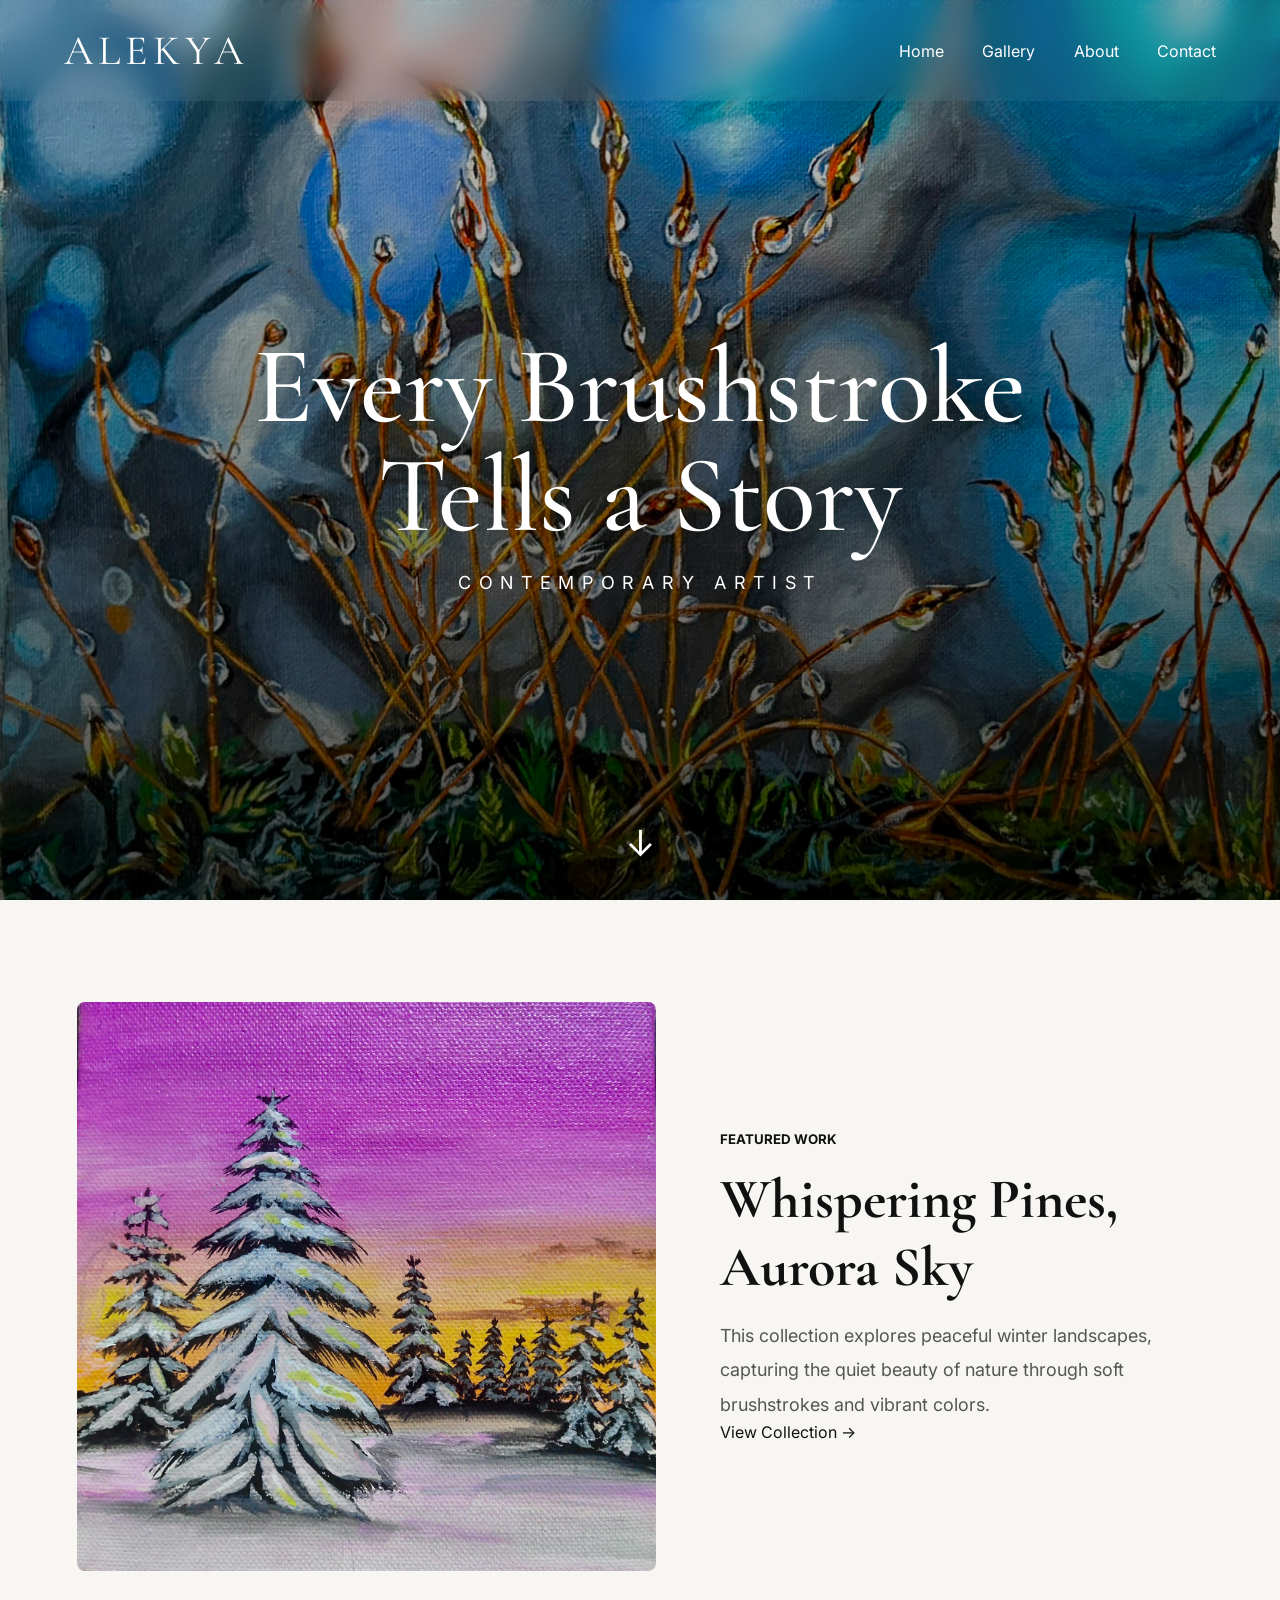
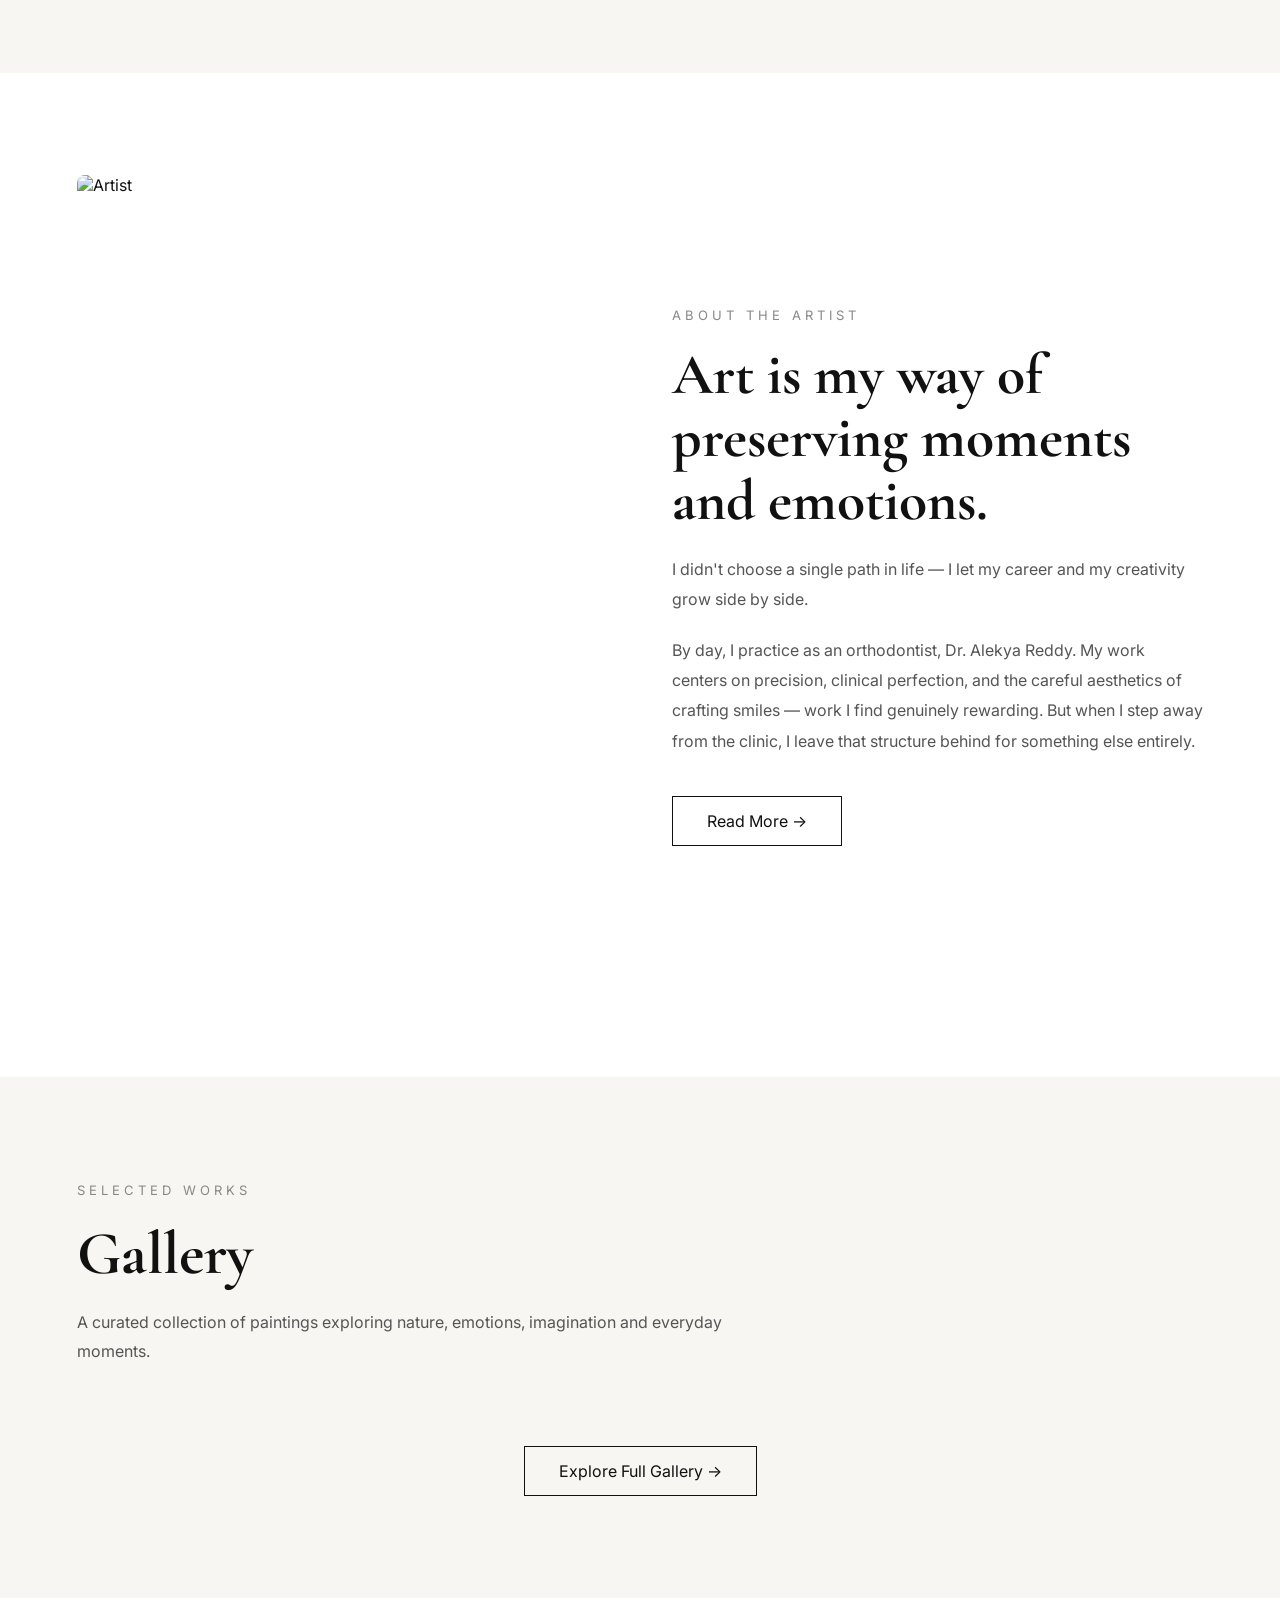
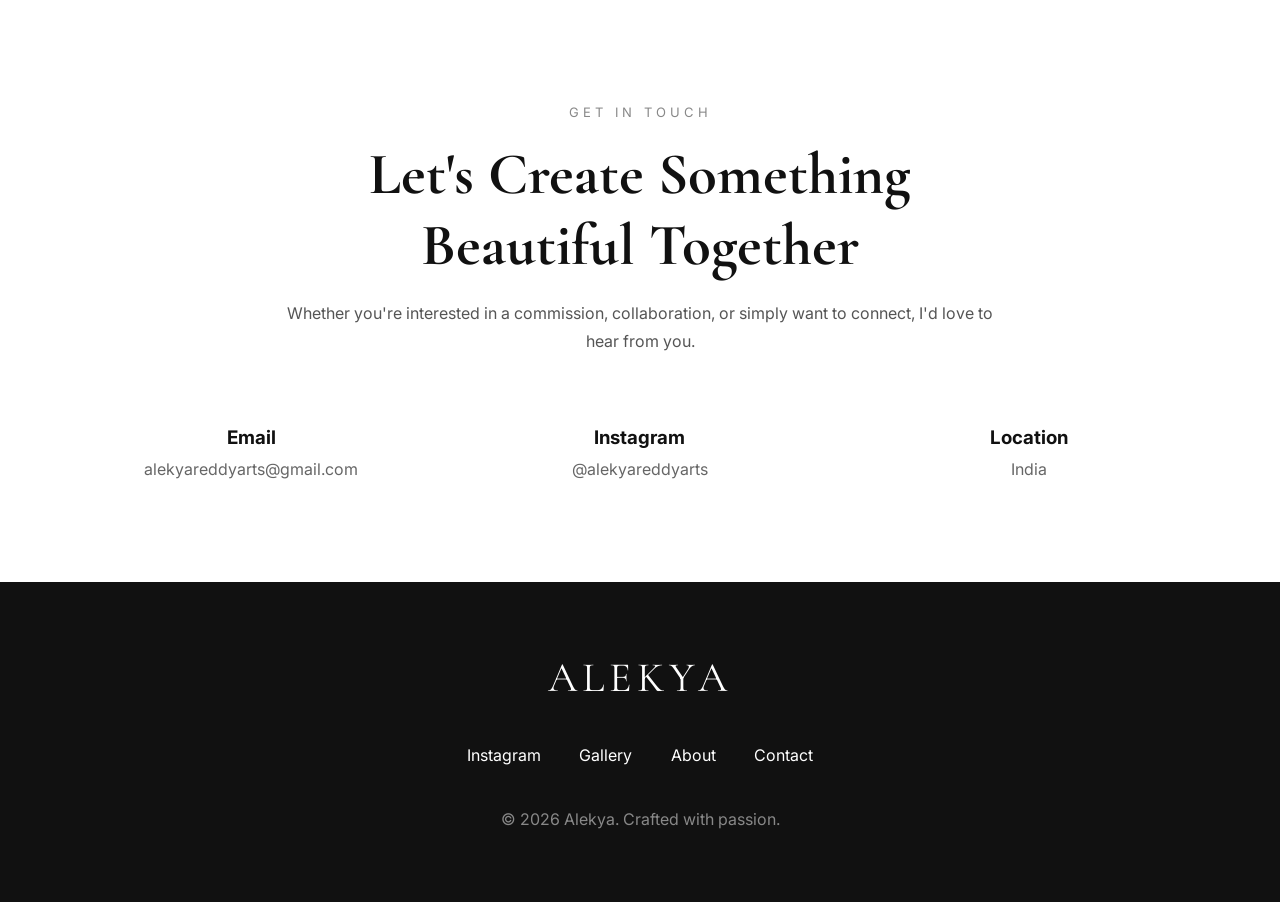
==== commit 66975f64: "Update artwork titles, painting dimensions, artist biography and contact details" ====
--- a/index.html
+++ b/index.html
@@ -129,22 +129,9 @@
             and emotions.
         </h2>
 
-        <p>
-
-            Hello, I'm an artist passionate about transforming
-            everyday experiences into expressive paintings.
-            Every piece reflects emotion, imagination,
-            and the beauty found in ordinary moments.
-
-        </p>
-
-        <p>
-
-            My work explores colors, textures and stories,
-            inviting viewers to pause, reflect and connect
-            with each artwork.
-
-        </p>
+        <p>I didn't choose a single path in life — I let my career and my creativity grow side by side.</p>
+
+        <p>By day, I practice as an orthodontist, Dr. Alekya Reddy. My work centers on precision, clinical perfection, and the careful aesthetics of crafting smiles — work I find genuinely rewarding. But when I step away from the clinic, I leave that structure behind for something else entirely.</p>
 
         <a href="about.html" class="about-btn">
 
@@ -205,7 +192,7 @@
 
             <h3>Email</h3>
 
-            <p>hello@example.com</p>
+            <p><a href="mailto:alekyareddyarts@gmail.com">alekyareddyarts@gmail.com</a></p>
 
         </div>
 
@@ -213,7 +200,7 @@
 
             <h3>Instagram</h3>
 
-            <p>@alekya_devireddy</p>
+            <p><a href="https://www.instagram.com/alekyareddyarts/" target="_blank" rel="noopener">@alekyareddyarts</a></p>
 
         </div>
 
@@ -239,7 +226,7 @@
 
     <div class="footer-links">
 
-        <a href="https://www.instagram.com/alekya_devireddy?igsh=eXptM24zYmY5MTI=" target="_blank" rel="noopener">Instagram</a>
+        <a href="https://www.instagram.com/alekyareddyarts/" target="_blank" rel="noopener">Instagram</a>
 
         <a href="gallery.html">Gallery</a>
 
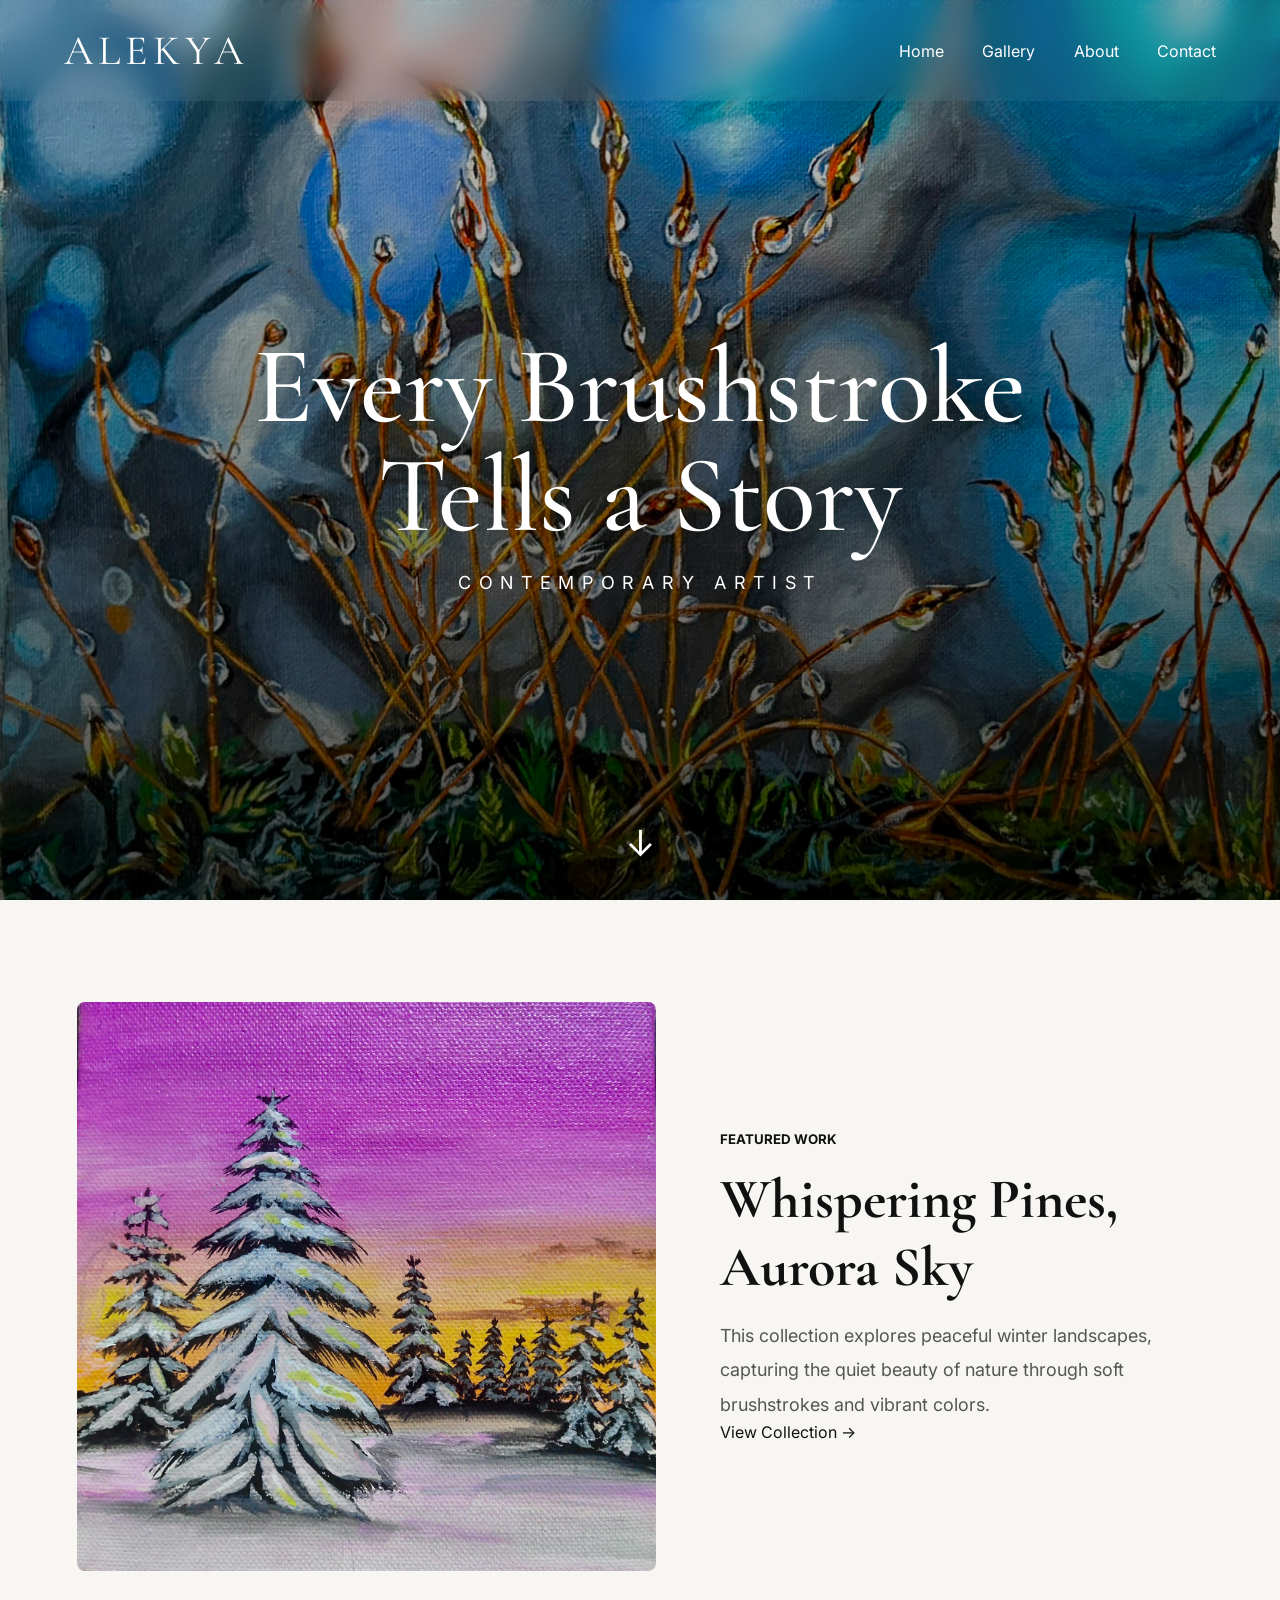
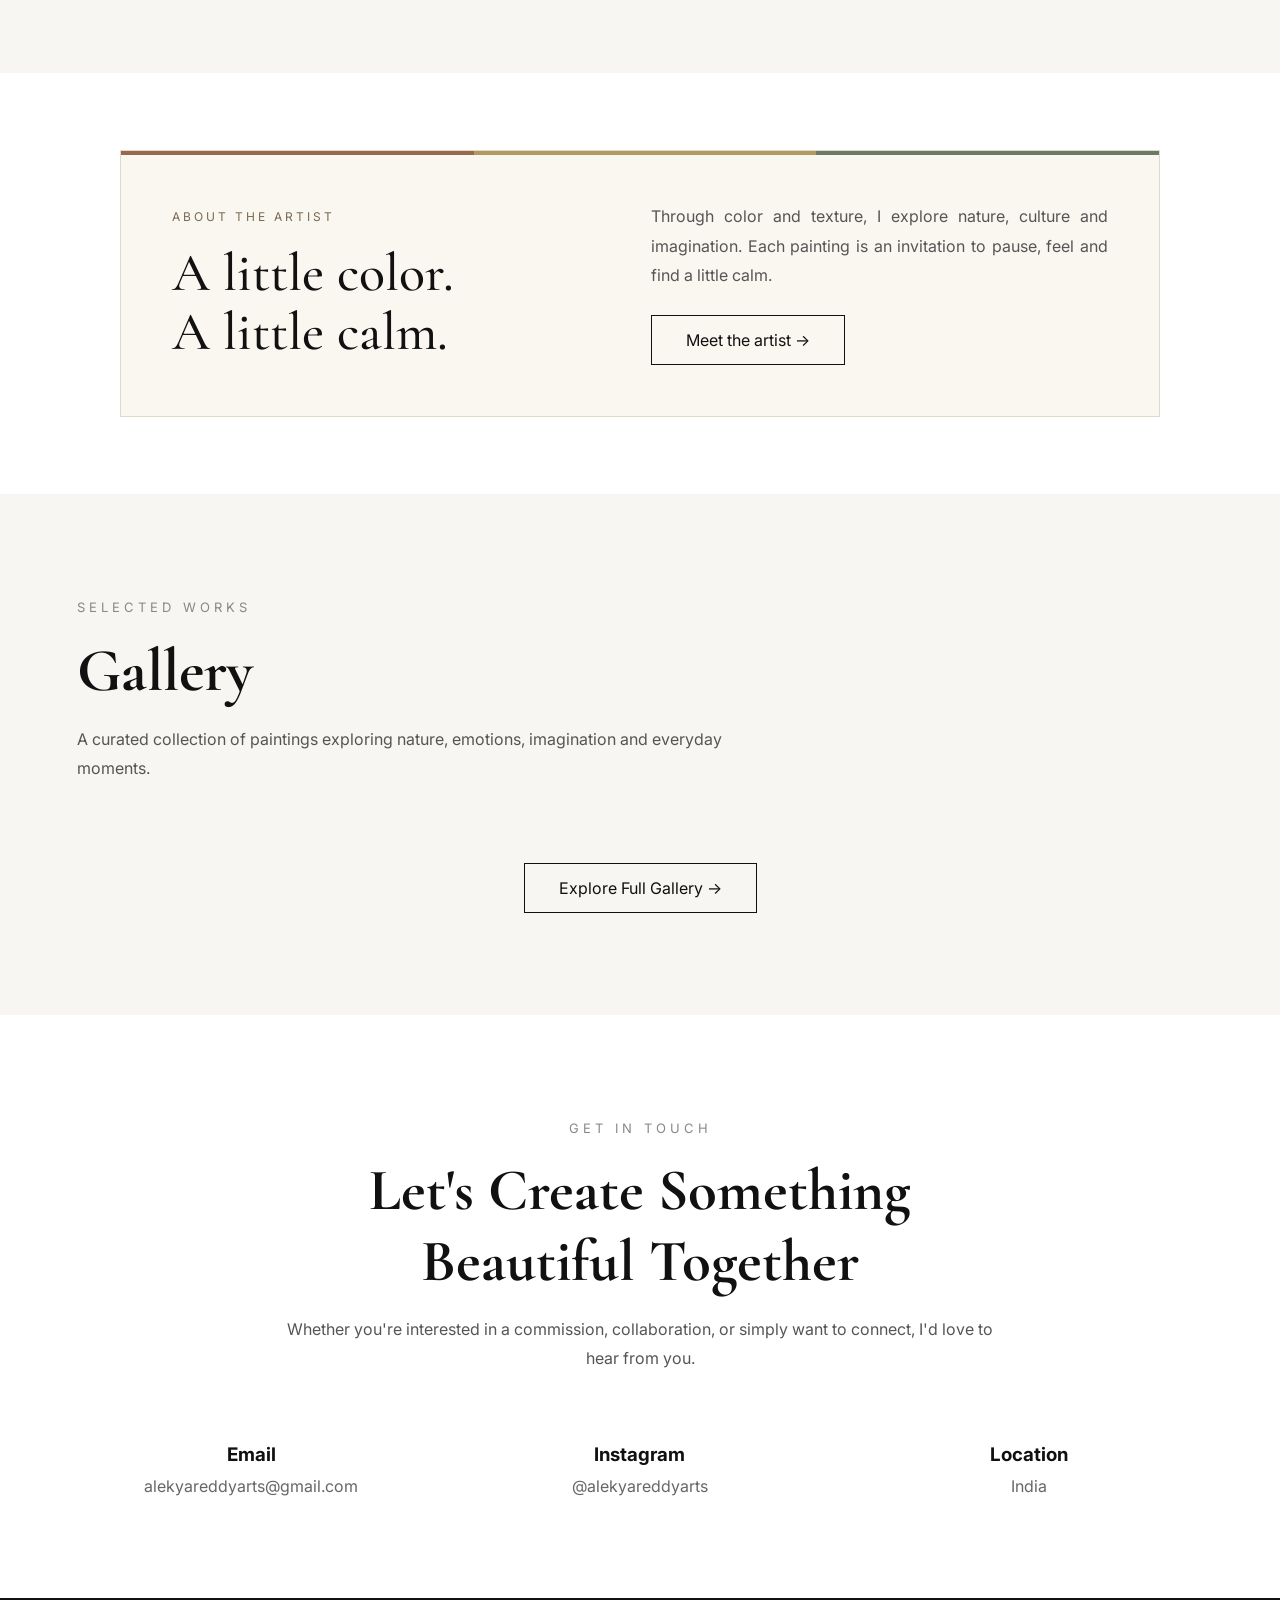
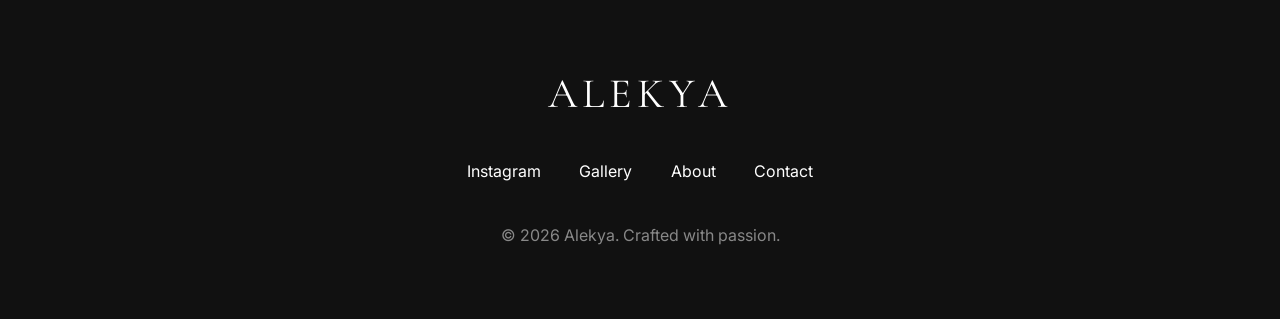
==== commit 53cf78e1: "Simplify About copy and align artist presentation Add a compact rectangular homepage introduction wi" ====
--- a/index.html
+++ b/index.html
@@ -14,7 +14,7 @@
 <meta property="og:image" content="images/clean/any.jpg">
 <link rel="icon" href="favicon.svg" type="image/svg+xml">
 
-<link rel="stylesheet" href="css/style.css?v=c9de9740a5f9">
+<link rel="stylesheet" href="css/style.css?v=cda60b703301">
 
 <link rel="preconnect" href="https://fonts.googleapis.com">
 <link rel="preconnect" href="https://fonts.gstatic.com" crossorigin>
@@ -111,34 +111,18 @@
 
 </section>
 
-<section class="about">
-
-    <div class="about-image">
-
-        <img src="images/profile.jpg" width="815" height="1226" alt="Artist">
-
-    </div>
+<section class="about" aria-labelledby="home-about-title">
 
     <div class="about-content">
-
-        <span>ABOUT THE ARTIST</span>
-
-        <h2>
-            Art is my way of
-            preserving moments
-            and emotions.
-        </h2>
-
-        <p>I didn't choose a single path in life — I let my career and my creativity grow side by side.</p>
-
-        <p>By day, I practice as an orthodontist, Dr. Alekya Reddy. My work centers on precision, clinical perfection, and the careful aesthetics of crafting smiles — work I find genuinely rewarding. But when I step away from the clinic, I leave that structure behind for something else entirely.</p>
-
-        <a href="about.html" class="about-btn">
-
-            Read More →
-
-        </a>
-
+        <div class="about-intro">
+            <span>ABOUT THE ARTIST</span>
+            <h2 id="home-about-title">A little color.<br>A little calm.</h2>
+        </div>
+
+        <div class="about-summary">
+            <p>Through color and texture, I explore nature, culture and imagination. Each painting is an invitation to pause, feel and find a little calm.</p>
+            <a href="about.html" class="about-btn">Meet the artist →</a>
+        </div>
     </div>
 
 </section>
--- a/css/style.css
+++ b/css/style.css
@@ -172,34 +172,51 @@
 
 /* ========= ABOUT (homepage section) ========= */
 .about{
+padding:clamp(40px,6vw,80px) var(--content-gutter);
+background:#fff;
+}
+.about-content{
+position:relative;
 display:grid;
-grid-template-columns:repeat(2,minmax(0,1fr));
-gap:clamp(32px,5vw,80px);
-padding:var(--section-space) var(--content-gutter);
-align-items:center;
-background:#fff;
-}
-.about img{
-border-radius:8px;
-transition:.5s;
-}
-.about img:hover{transform:scale(1.03)}
+grid-template-columns:minmax(0,1fr) minmax(0,1.1fr);
+gap:clamp(28px,5vw,64px);
+align-items:center;
+width:100%;
+max-width:1040px;
+margin-inline:auto;
+padding:clamp(24px,4vw,52px);
+border:1px solid #e2d8ca;
+background:#faf7f1;
+text-align:left;
+}
+.about-content::before{
+content:"";
+position:absolute;
+inset:0 0 auto;
+height:4px;
+background:linear-gradient(90deg,#98684d 0 34%,#b39860 34% 67%,#6c7b68 67%);
+}
 .about-content span{
-letter-spacing:4px;
-font-size:13px;
-color:#888;
+letter-spacing:3px;
+font-size:12px;
+color:#796951;
 }
 .about-content h2{
 font-family:"Cormorant Garamond",serif;
-font-size:clamp(32px,4.5vw,58px);
-margin:20px 0;
+font-size:clamp(34px,4.2vw,56px);
+margin:18px 0 0;
 line-height:1.1;
+font-weight:500;
 }
 .about-content p{
-line-height:1.9;
+line-height:1.85;
 color:#555;
-margin-bottom:20px;
-}
+margin:0;
+text-align:justify;
+text-justify:inter-word;
+hyphens:auto;
+}
+.about-summary .about-btn{margin-top:24px}
 
 /* ========= GALLERY PREVIEW (homepage section) ========= */
 .gallery-preview{
@@ -554,34 +571,93 @@
 header.nav-open .nav-toggle span:nth-child(3){transform:translateY(-7px) rotate(-45deg)}
 
 /* ========= ABOUT PAGE ========= */
+.about-page .page-hero{
+padding-top:clamp(126px,12vw,160px);
+padding-bottom:36px;
+}
+.about-page .page-hero h1{font-size:clamp(48px,6vw,76px)}
 .story{
-display:grid;
-grid-template-columns:repeat(2,minmax(0,1fr));
-gap:clamp(32px,5vw,80px);
-padding:20px var(--content-gutter) var(--section-space);
-align-items:center;
+display:flex;
+flex-direction:column;
+align-items:center;
+gap:32px;
+padding:0 var(--content-gutter) var(--section-space);
+background:#f8f6f2;
+}
+.story-image{
+width:min(100%,340px);
+margin:0;
+}
+.portrait-frame{
+aspect-ratio:4/5;
+border:8px solid #fff;
+box-shadow:0 0 0 1px #ded4c5;
+overflow:hidden;
+}
+.portrait-frame img{
+display:block;
+width:100%;
+height:100%;
+object-fit:cover;
+object-position:center bottom;
+}
+.story-image figcaption{
+font-family:"Cormorant Garamond",serif;
+font-size:28px;
+text-align:center;
+margin-top:16px;
+}
+.story-image figcaption span{
+display:block;
+font-family:"Inter",sans-serif;
+font-size:11px;
+letter-spacing:2px;
+text-transform:uppercase;
+color:#796951;
+margin-top:6px;
+}
+.story-content{
+width:100%;
+max-width:780px;
+padding:clamp(24px,4vw,48px);
+border:1px solid #e2d8ca;
+border-top:3px solid #b39860;
 background:#fff;
-}
-.story img{
-border-radius:8px;
-transition:.5s;
-}
-.story img:hover{transform:scale(1.03)}
-.story-content span{
-letter-spacing:4px;
-font-size:13px;
-color:#888;
+text-align:left;
+}
+.story-content>span{
+letter-spacing:3px;
+font-size:12px;
+color:#796951;
 }
 .story-content h2{
 font-family:"Cormorant Garamond",serif;
-font-size:clamp(32px,3.6vw,48px);
-margin:18px 0;
+font-size:clamp(34px,4vw,48px);
+margin:16px 0 24px;
 line-height:1.15;
+font-weight:500;
 }
 .story-content p{
-line-height:1.9;
+line-height:1.85;
 color:#555;
 margin-bottom:18px;
+text-align:justify;
+text-justify:inter-word;
+hyphens:auto;
+}
+.story-content .story-signature{
+text-align:left;
+margin-top:26px;
+margin-bottom:0;
+font-size:14px;
+}
+.story-signature span{
+display:block;
+font-family:"Cormorant Garamond",serif;
+font-size:30px;
+font-style:italic;
+color:#796951;
+line-height:1.4;
 }
 
 .highlights{
@@ -796,9 +872,10 @@
 pointer-events:auto;
 }
 nav a{padding:16px var(--header-gutter);border-top:1px solid rgba(255,255,255,.08)}
-.featured,.about,.story,.contact-page-grid{grid-template-columns:minmax(0,1fr);gap:36px}
-.featured img,.about img,.story img{width:100%;max-width:700px;margin-inline:auto}
-.featured-right,.about-content{text-align:center}
+.featured,.contact-page-grid{grid-template-columns:minmax(0,1fr);gap:36px}
+.about-content{grid-template-columns:minmax(0,1fr);gap:24px}
+.featured img{width:100%;max-width:700px;margin-inline:auto}
+.featured-right{text-align:center}
 .highlights{grid-template-columns:minmax(0,1fr)}
 .contact-page-grid{gap:40px}
 .contact-page-grid .contact-grid{text-align:left}
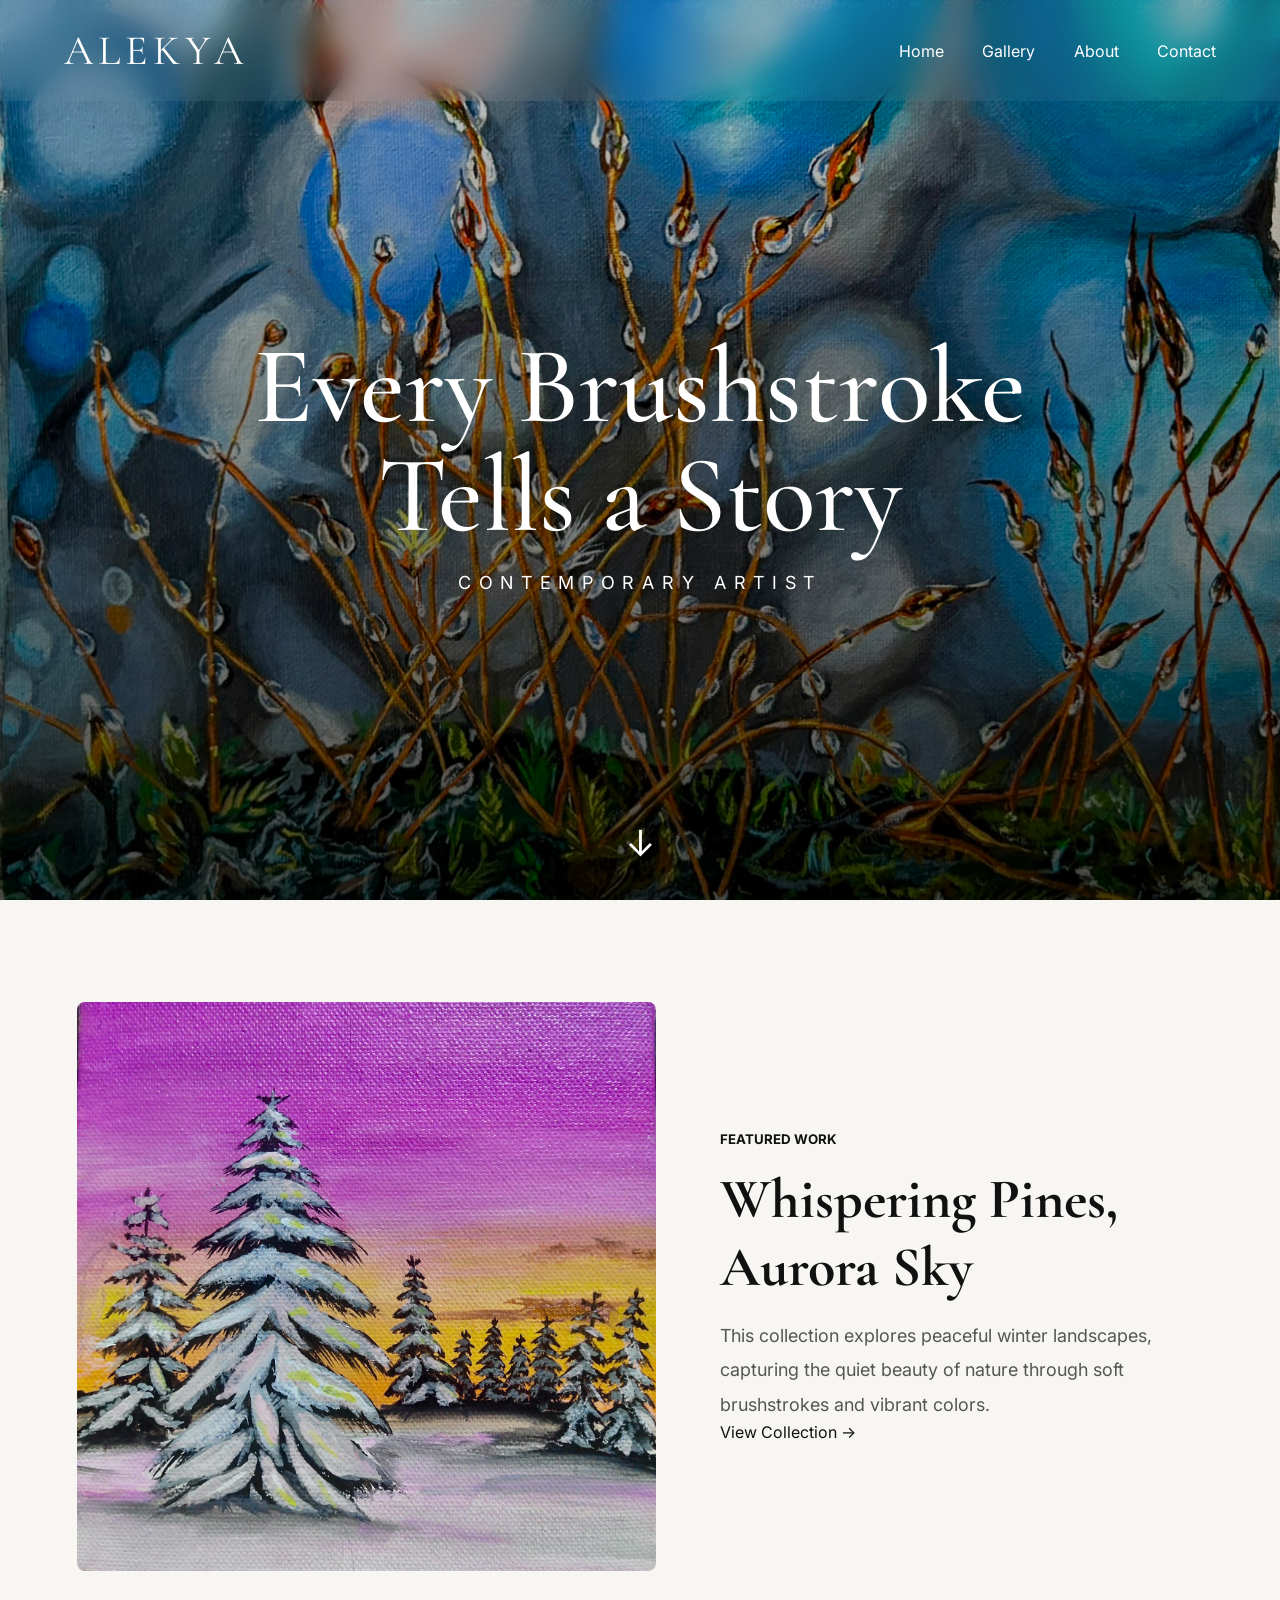
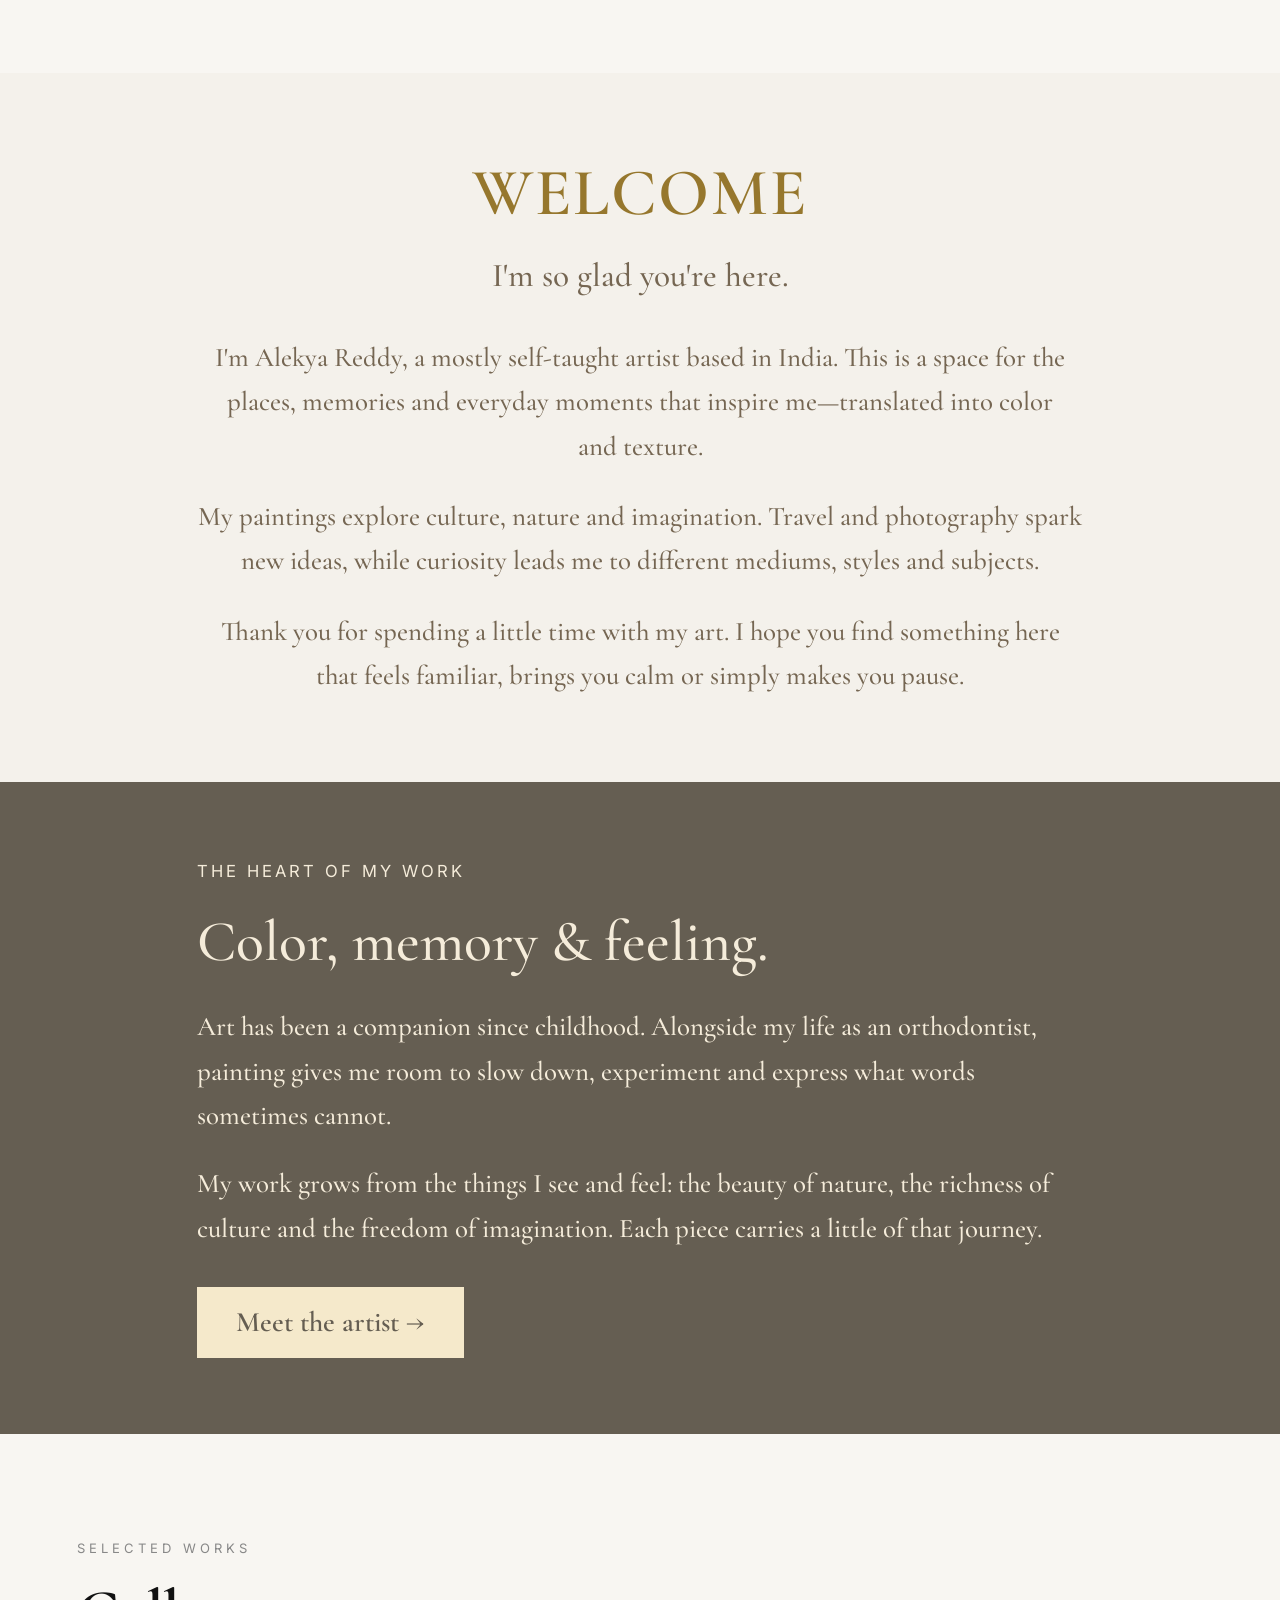
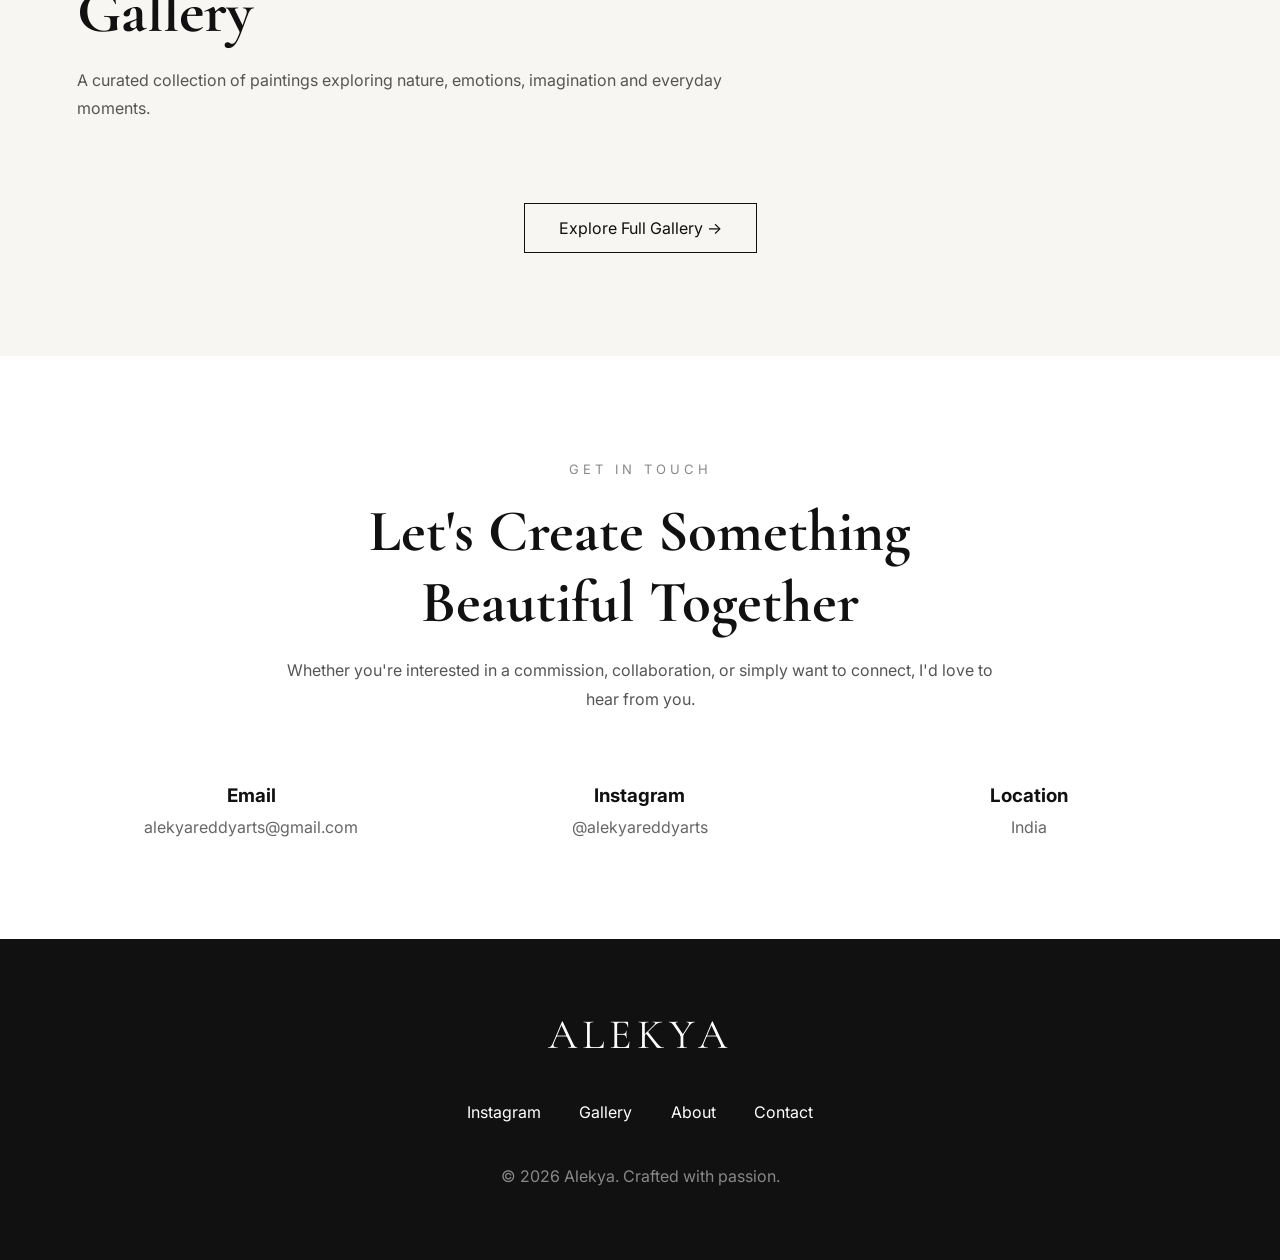
==== commit e5640bd4: "Restyle homepage About with a warm welcome and earthy inspiration panel Use centered serif copy, gol" ====
--- a/index.html
+++ b/index.html
@@ -14,7 +14,7 @@
 <meta property="og:image" content="images/clean/any.jpg">
 <link rel="icon" href="favicon.svg" type="image/svg+xml">
 
-<link rel="stylesheet" href="css/style.css?v=cda60b703301">
+<link rel="stylesheet" href="css/style.css?v=c46f7ab4bc11">
 
 <link rel="preconnect" href="https://fonts.googleapis.com">
 <link rel="preconnect" href="https://fonts.gstatic.com" crossorigin>
@@ -113,14 +113,23 @@
 
 <section class="about" aria-labelledby="home-about-title">
 
-    <div class="about-content">
-        <div class="about-intro">
-            <span>ABOUT THE ARTIST</span>
-            <h2 id="home-about-title">A little color.<br>A little calm.</h2>
-        </div>
-
-        <div class="about-summary">
-            <p>Through color and texture, I explore nature, culture and imagination. Each painting is an invitation to pause, feel and find a little calm.</p>
+    <div class="about-welcome">
+        <h2 id="home-about-title">Welcome</h2>
+        <p class="welcome-lead">I'm so glad you're here.</p>
+
+        <div class="welcome-copy">
+            <p>I'm Alekya Reddy, a mostly self-taught artist based in India. This is a space for the places, memories and everyday moments that inspire me—translated into color and texture.</p>
+            <p>My paintings explore culture, nature and imagination. Travel and photography spark new ideas, while curiosity leads me to different mediums, styles and subjects.</p>
+            <p>Thank you for spending a little time with my art. I hope you find something here that feels familiar, brings you calm or simply makes you pause.</p>
+        </div>
+    </div>
+
+    <div class="about-feeling" aria-labelledby="art-inspiration-title">
+        <div class="about-feeling-content">
+            <span class="feeling-eyebrow">THE HEART OF MY WORK</span>
+            <h3 id="art-inspiration-title">Color, memory &amp; feeling.</h3>
+            <p>Art has been a companion since childhood. Alongside my life as an orthodontist, painting gives me room to slow down, experiment and express what words sometimes cannot.</p>
+            <p>My work grows from the things I see and feel: the beauty of nature, the richness of culture and the freedom of imagination. Each piece carries a little of that journey.</p>
             <a href="about.html" class="about-btn">Meet the artist →</a>
         </div>
     </div>
--- a/css/style.css
+++ b/css/style.css
@@ -172,51 +172,91 @@
 
 /* ========= ABOUT (homepage section) ========= */
 .about{
-padding:clamp(40px,6vw,80px) var(--content-gutter);
-background:#fff;
-}
-.about-content{
-position:relative;
-display:grid;
-grid-template-columns:minmax(0,1fr) minmax(0,1.1fr);
-gap:clamp(28px,5vw,64px);
-align-items:center;
+background:#f4f1eb;
+font-family:"Cormorant Garamond",serif;
+}
+.about-welcome{
 width:100%;
 max-width:1040px;
 margin-inline:auto;
-padding:clamp(24px,4vw,52px);
-border:1px solid #e2d8ca;
-background:#faf7f1;
+padding:clamp(56px,6.5vw,88px) clamp(20px,6vw,80px);
+text-align:center;
+color:#756652;
+}
+.about-welcome h2{
+font-size:clamp(44px,5.2vw,72px);
+font-weight:600;
+line-height:1.1;
+letter-spacing:2px;
+text-transform:uppercase;
+color:#96772d;
+margin:0;
+}
+.about-welcome .welcome-lead{
+font-size:clamp(25px,2.6vw,34px);
+font-weight:500;
+line-height:1.4;
+margin:24px 0 36px;
+}
+.welcome-copy p{
+font-size:clamp(21px,2.1vw,28px);
+font-weight:500;
+line-height:1.65;
+margin:0 0 26px;
+text-wrap:pretty;
+}
+.welcome-copy p:last-child{margin-bottom:0}
+.about-feeling{
+background:#655e52;
+color:#f5ecda;
+}
+.about-feeling-content{
+width:100%;
+max-width:1040px;
+margin-inline:auto;
+padding:clamp(48px,6vw,80px) clamp(20px,6vw,80px);
 text-align:left;
 }
-.about-content::before{
-content:"";
-position:absolute;
-inset:0 0 auto;
-height:4px;
-background:linear-gradient(90deg,#98684d 0 34%,#b39860 34% 67%,#6c7b68 67%);
-}
-.about-content span{
+.feeling-eyebrow{
+display:block;
+font-size:clamp(13px,1.3vw,17px);
+font-family:"Inter",sans-serif;
 letter-spacing:3px;
-font-size:12px;
-color:#796951;
-}
-.about-content h2{
-font-family:"Cormorant Garamond",serif;
-font-size:clamp(34px,4.2vw,56px);
-margin:18px 0 0;
-line-height:1.1;
+line-height:1.6;
+}
+.about-feeling h3{
+font-size:clamp(36px,4.5vw,60px);
 font-weight:500;
-}
-.about-content p{
-line-height:1.85;
-color:#555;
-margin:0;
-text-align:justify;
-text-justify:inter-word;
-hyphens:auto;
-}
-.about-summary .about-btn{margin-top:24px}
+line-height:1.15;
+margin:24px 0 30px;
+text-wrap:balance;
+}
+.about-feeling p{
+font-size:clamp(21px,2.1vw,28px);
+font-weight:500;
+line-height:1.65;
+margin:0 0 24px;
+text-wrap:pretty;
+}
+.about-feeling .about-btn{
+font-size:clamp(23px,2.2vw,30px);
+font-weight:600;
+line-height:1.3;
+margin-top:12px;
+padding:16px clamp(24px,3vw,40px);
+border-color:#f5e9cb;
+background:#f5e9cb;
+color:#655e52;
+}
+.about-feeling .about-btn:hover{
+background:#fff6e3;
+border-color:#fff6e3;
+color:#4f483e;
+}
+.about-feeling .about-btn:focus-visible{
+outline:2px solid #fff6e3;
+outline-offset:5px;
+}
 
 /* ========= GALLERY PREVIEW (homepage section) ========= */
 .gallery-preview{
@@ -590,8 +630,8 @@
 }
 .portrait-frame{
 aspect-ratio:4/5;
-border:8px solid #fff;
-box-shadow:0 0 0 1px #ded4c5;
+border:0;
+box-shadow:none;
 overflow:hidden;
 }
 .portrait-frame img{
@@ -873,7 +913,6 @@
 }
 nav a{padding:16px var(--header-gutter);border-top:1px solid rgba(255,255,255,.08)}
 .featured,.contact-page-grid{grid-template-columns:minmax(0,1fr);gap:36px}
-.about-content{grid-template-columns:minmax(0,1fr);gap:24px}
 .featured img{width:100%;max-width:700px;margin-inline:auto}
 .featured-right{text-align:center}
 .highlights{grid-template-columns:minmax(0,1fr)}
